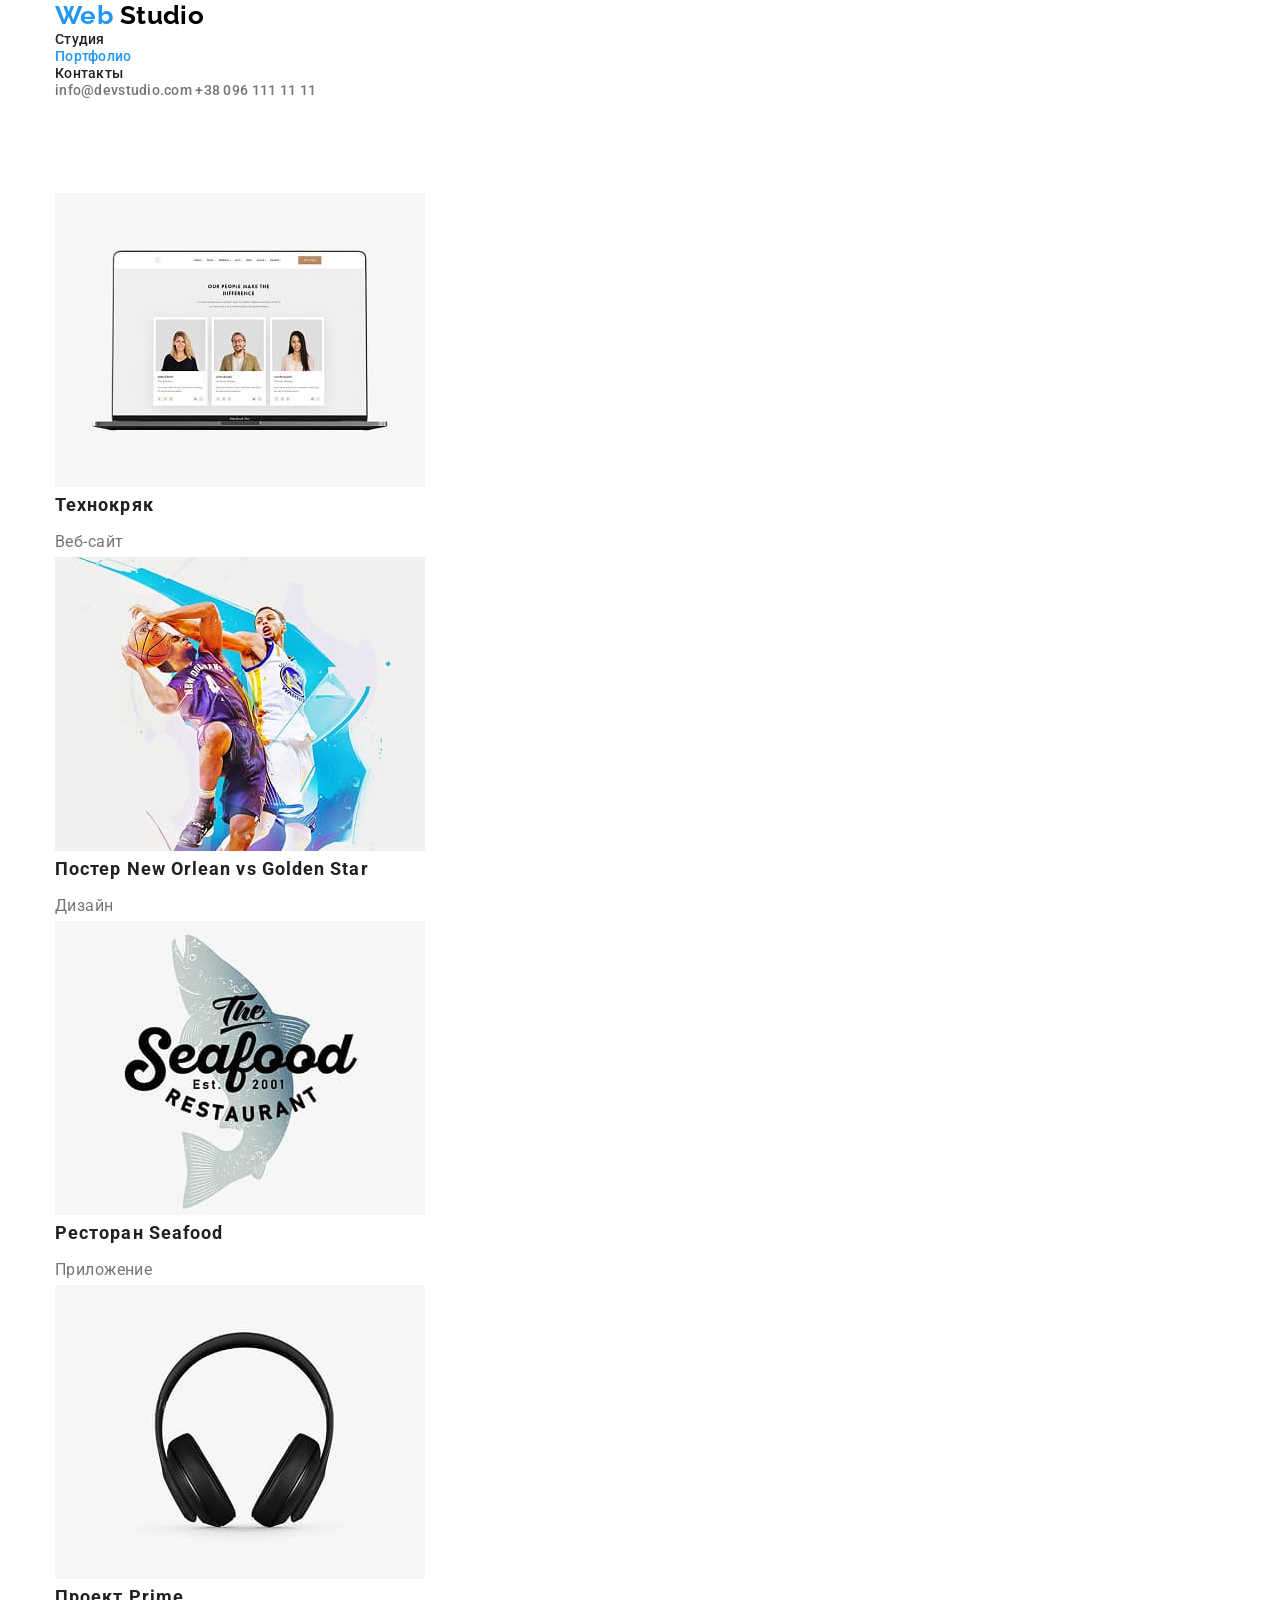
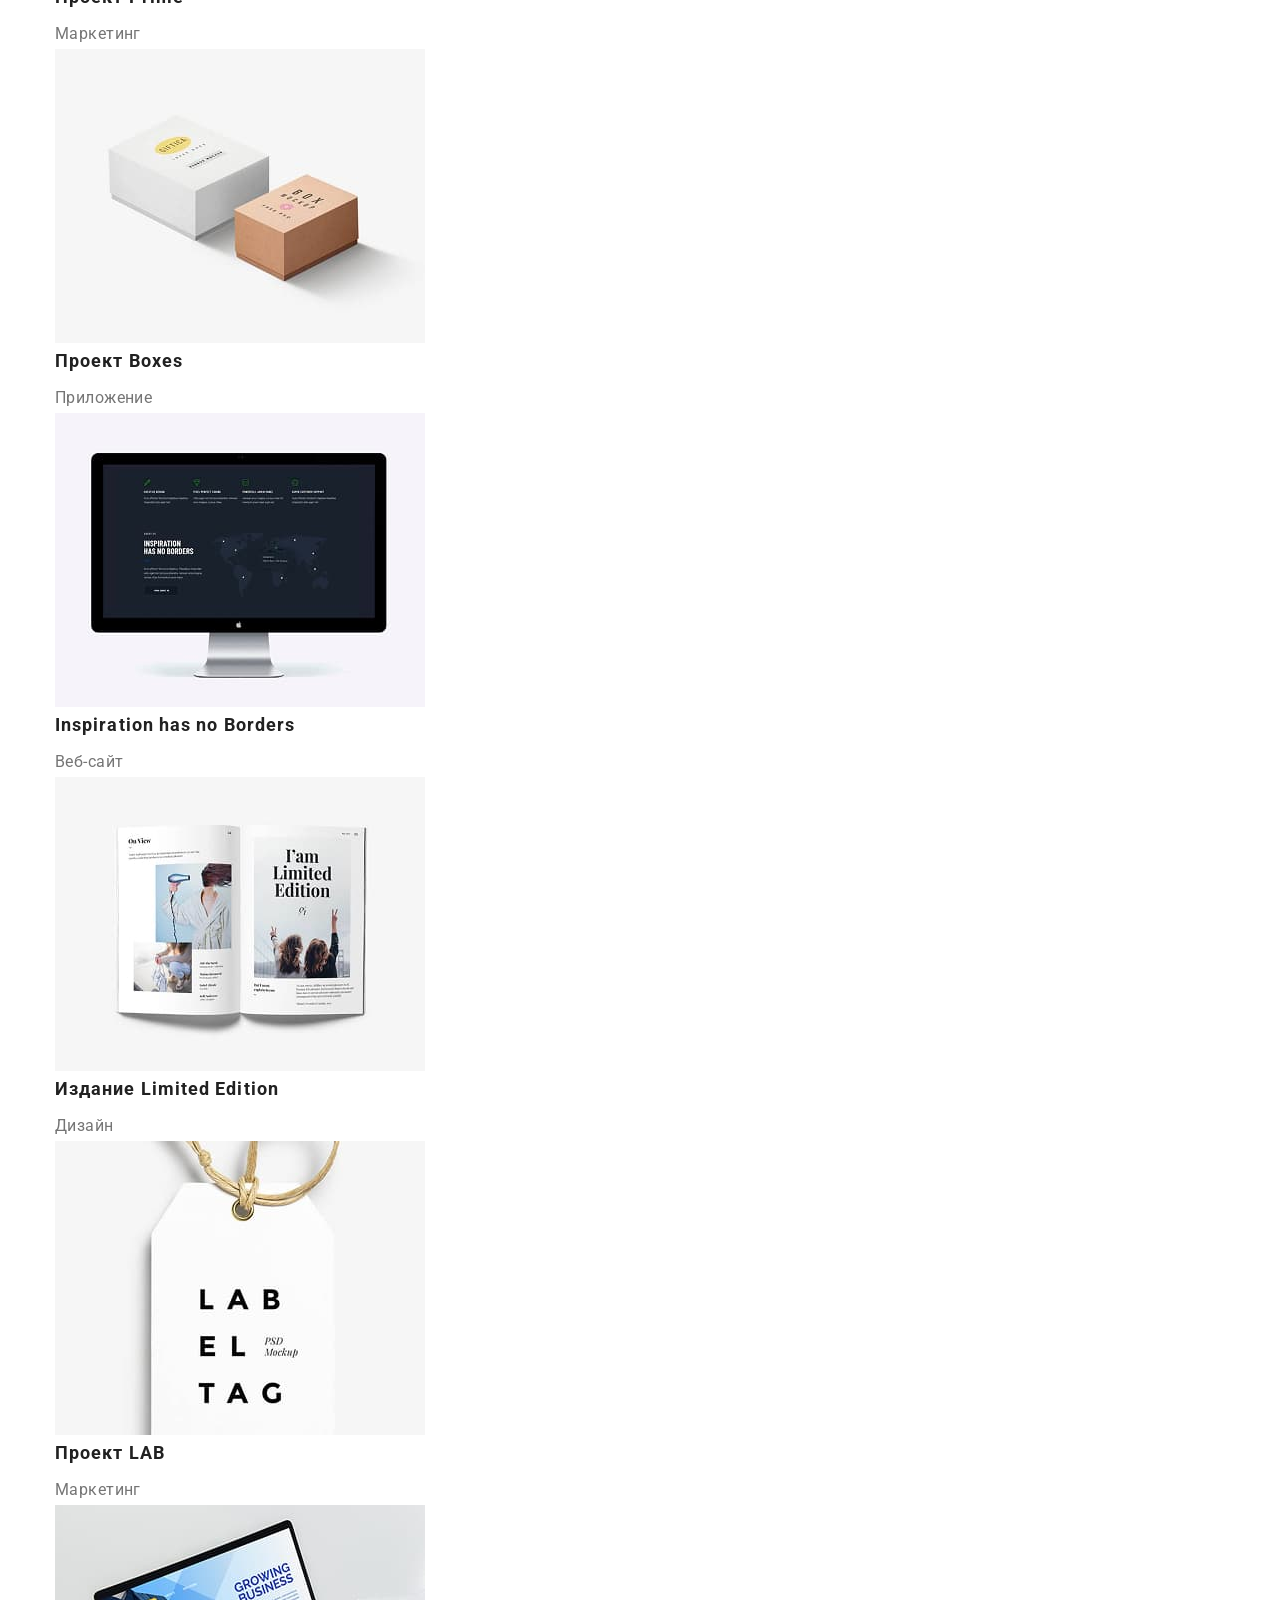
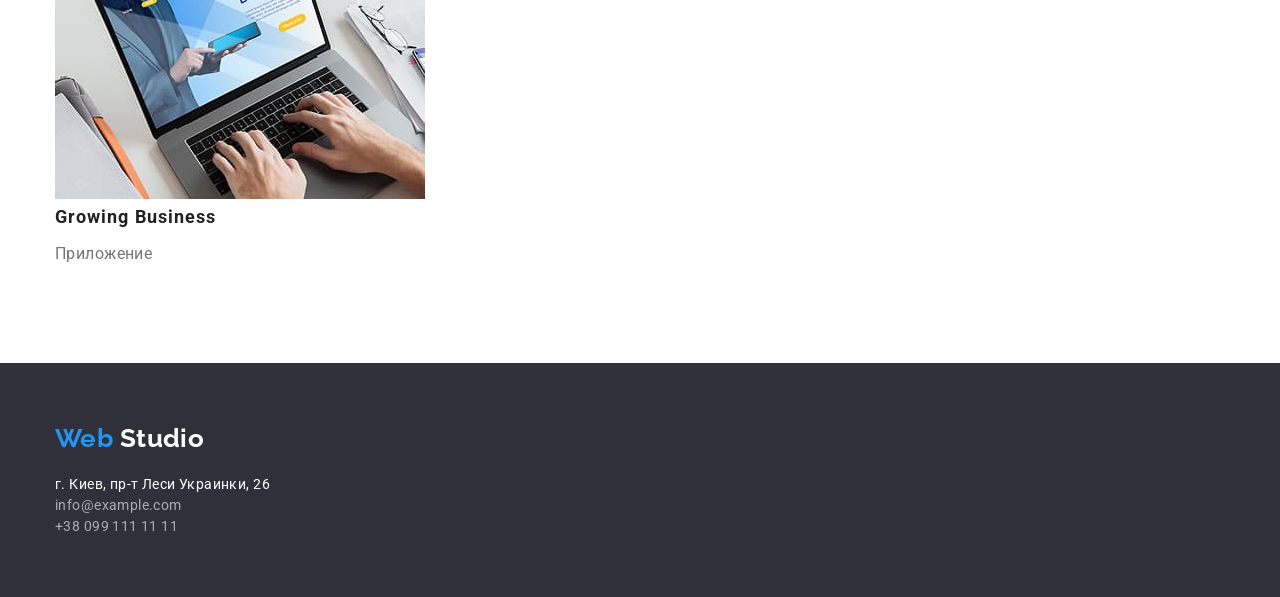
==== portfolio.html @ e7c54226 "add centering and vertical alignment" ====
<!doctype html>
<html lang="ru">
  <head>
    <meta charset="UTF-8" />
    <title>Портфолио</title>
    <meta
      name="description"
      content="Портфолио нашей веб-студии: примеры разработанных сайтов, мобильных приложений, кейсы по дизайну и интернет-маркетингу"
    />
    <meta name="author" content="Anatoliy Nosenko" />
    <link rel="icon" href="./images/favicon.svg" type="image/svg+xml" />
    <link rel="stylesheet" href="./css/modern-normalize.css" />
    <link rel="stylesheet" href="./css/styles.css" />
  </head>
  <body>
    <!-- Page header -->
    <header>
      <div class="container">
        <nav>
          <a class="logo" href="./" lang="en">
            <span class="accent">Web</span> Studio
          </a>

          <ul class="site-nav list">
            <li><a class="link" href="./">Студия</a></li>
            <li>
              <a
                class="link active"
                href="./portfolio.html"
                aria-current="page"
              >
                Портфолио
              </a>
            </li>
            <li><a class="link" href="#">Контакты</a></li>
          </ul>
        </nav>

        <div class="contacts">
          <a class="link" href="mailto:info@devstudio.com">
            info@devstudio.com
          </a>
          <a class="link" href="tel:+380961111111">+38 096 111 11 11</a>
        </div>
      </div>
    </header>

    <!-- Page main -->
    <main>
      <!-- Works -->
      <section class="section">
        <div class="container">
          <h1 class="visually-hidden">Наши работы</h1>

          <ul class="list">
            <li>
              <article class="project-card">
                <img
                  src="./images/works/pic-1.jpg"
                  alt="Сайт на экране ноутбука"
                  width="370"
                  height="294"
                />
                <h2 class="title"><a href="#">Технокряк</a></h2>
                <p class="tag">Веб-сайт</p>
              </article>
            </li>
            <li>
              <article class="project-card">
                <img
                  src="./images/works/pic-2.jpg"
                  alt="Два баскетболиста с мячом"
                  width="370"
                  height="294"
                />
                <h2 class="title">
                  <a href="#">
                    Постер
                    <span lang="en">
                      New Orlean <abbr title="versus">vs</abbr> Golden Star
                    </span>
                  </a>
                </h2>
                <p class="tag">Дизайн</p>
              </article>
            </li>
            <li>
              <article class="project-card">
                <img
                  src="./images/works/pic-3.jpg"
                  alt="Логотип ресторана"
                  width="370"
                  height="294"
                />
                <h2 class="title">
                  <a href="#">Ресторан <span lang="en">Seafood</span></a>
                </h2>
                <p class="tag">Приложение</p>
              </article>
            </li>
            <li>
              <article class="project-card">
                <img
                  src="./images/works/pic-4.jpg"
                  alt="Беспроводные наушники"
                  width="370"
                  height="294"
                />
                <h2 class="title">
                  <a href="#">Проект <span lang="en">Prime</span></a>
                </h2>
                <p class="tag">Маркетинг</p>
              </article>
            </li>
            <li>
              <article class="project-card">
                <img
                  src="./images/works/pic-5.jpg"
                  alt="Две коробки на белом фоне"
                  width="370"
                  height="294"
                />
                <h2 class="title">
                  <a href="#">Проект <span lang="en">Boxes</span></a>
                </h2>
                <p class="tag">Приложение</p>
              </article>
            </li>
            <li>
              <article class="project-card">
                <img
                  src="./images/works/pic-6.jpg"
                  alt="Сайт на экране монитора"
                  width="370"
                  height="294"
                />
                <h2 class="title">
                  <a href="#" lang="en">Inspiration has no Borders</a>
                </h2>
                <p class="tag">Веб-сайт</p>
              </article>
            </li>
            <li>
              <article class="project-card">
                <img
                  src="./images/works/pic-7.jpg"
                  alt="Открытый глянцевый журнал"
                  width="370"
                  height="294"
                />
                <h2 class="title">
                  <a href="#">Издание <span lang="en">Limited Edition</span></a>
                </h2>
                <p class="tag">Дизайн</p>
              </article>
            </li>
            <li>
              <article class="project-card">
                <img
                  src="./images/works/pic-8.jpg"
                  alt="Бирка с названием компании"
                  width="370"
                  height="294"
                />
                <h2 class="title">
                  <a href="#">
                    Проект <abbr title="Laboratory" lang="en">LAB</abbr>
                  </a>
                </h2>
                <p class="tag">Маркетинг</p>
              </article>
            </li>
            <li>
              <article class="project-card">
                <img
                  src="./images/works/pic-9.jpg"
                  alt="Человек работает на ноутбуке"
                  width="370"
                  height="294"
                />
                <h2 class="title">
                  <a href="#" lang="en">Growing Business</a>
                </h2>
                <p class="tag">Приложение</p>
              </article>
            </li>
          </ul>
        </div>
      </section>
    </main>

    <!-- Page footer -->
    <footer class="page-footer">
      <div class="container">
        <a class="logo inverse" href="./" lang="en">
          <span class="accent">Web</span> Studio
        </a>

        <address class="footer-address">
          <ul class="footer-contacts list">
            <li>
              <a
                class="link map"
                href="https://maps.app.goo.gl/Gkqo7Z41vK2xTPrL8"
                target="_blank"
                rel="noopener noreferrer"
              >
                г. Киев, пр-т Леси Украинки, 26
              </a>
            </li>
            <li>
              <a class="link" href="mailto:info@example.com">
                info@example.com
              </a>
            </li>
            <li>
              <a class="link" href="tel:+380991111111">+38 099 111 11 11</a>
            </li>
          </ul>
        </address>
      </div>
    </footer>
  </body>
</html>
---- css/styles.css ----
@font-face {
  font-family: 'Raleway';
  src:
    url('../fonts/Raleway-Bold.woff2') format('woff2'),
    url('../fonts/Raleway-Bold.woff') format('woff');
  font-weight: 700;
  font-display: swap;
}

@font-face {
  font-family: 'Roboto';
  src:
    url('../fonts/Roboto-Regular.woff2') format('woff2'),
    url('../fonts/Roboto-Regular.woff') format('woff');
  font-weight: 400;
  font-display: swap;
}

@font-face {
  font-family: 'Roboto';
  src:
    url('../fonts/Roboto-Medium.woff2') format('woff2'),
    url('../fonts/Roboto-Medium.woff') format('woff');
  font-weight: 500;
  font-display: swap;
}

@font-face {
  font-family: 'Roboto';
  src:
    url('../fonts/Roboto-Bold.woff2') format('woff2'),
    url('../fonts/Roboto-Bold.woff') format('woff');
  font-weight: 700;
  font-display: swap;
}

@font-face {
  font-family: 'Roboto';
  src:
    url('../fonts/Roboto-Black.woff2') format('woff2'),
    url('../fonts/Roboto-Black.woff') format('woff');
  font-weight: 900;
  font-display: swap;
}

:root {
  --main-font: 'Roboto', sans-serif;
  --logo-font: 'Raleway', sans-serif;

  --primary-text-color: #757575;
  --title-text-color: #212121;
  --accent-color: #2196f3;
  --button-hover-bg-color: #188ce8;
  --primary-white-color: #ffffff;
  --secondary-bg-color: #f5f4fa;
  --dark-bg-color: #2f303a;
}

body {
  font-family: var(--main-font);
  font-size: 14px;
  letter-spacing: 0.03em;
  color: var(--primary-text-color);

  background-color: var(--primary-white-color);
}

a {
  color: inherit;
  text-decoration: none;
}

h1,
h2,
h3,
h4,
h5,
h6,
p {
  margin: 0;
}

img {
  display: block;
  max-width: 100%;
  height: auto;
}

abbr {
  text-decoration: none;
  cursor: help;
}

/* Utilities */

.list {
  padding-left: 0;
  margin: 0;
  list-style-type: none;
}

.visually-hidden {
  position: absolute;
  width: 1px;
  height: 1px;
  margin: -1px;
  border: 0;
  padding: 0;
  clip: rect(0 0 0 0);
  overflow: hidden;
}

.container {
  width: 1200px;
  padding: 0 15px;
  margin: 0 auto;
}

/* Logo */

.logo {
  font-family: var(--logo-font);
  font-weight: 700;
  font-size: 26px;
  line-height: 1.19;
  color: #000000;
}

.logo.inverse {
  color: var(--primary-white-color);
}

.logo > .accent {
  color: var(--accent-color);
}

/* Button */

.button {
  min-width: 200px;
  padding: 10px 28px;

  font-weight: 700;
  font-size: 16px;
  line-height: 1.88;
  letter-spacing: 0.06em;
  color: var(--primary-white-color);

  background-color: var(--accent-color);
  border: 0;
  border-radius: 4px;
  cursor: pointer;
}

.button:hover,
.button:focus {
  background-color: var(--button-hover-bg-color);
}

/* Site nav & Contacts */

.site-nav .link,
.contacts > .link {
  font-weight: 500;
  line-height: 1.14;
  letter-spacing: 0.02em;
}

.site-nav .link {
  color: var(--title-text-color);
}

.site-nav .link.active,
.site-nav .link:hover,
.site-nav .link:focus,
.contacts > .link:hover,
.contacts > .link:focus {
  color: var(--accent-color);
}

/* Hero */

.hero {
  text-align: center;
  background-color: var(--dark-bg-color);
}

.hero-title {
  width: 696px;
  margin: 0 auto 30px;

  font-weight: 900;
  font-size: 44px;
  line-height: 1.36;
  letter-spacing: 0.06em;
  color: var(--primary-white-color);
  text-transform: uppercase;
}

/* Section */

.section {
  padding: 94px 0;
}

.section.no-padding-b {
  padding-bottom: 0;
}

.section.secondary {
  background-color: var(--secondary-bg-color);
}

.section-title {
  margin-bottom: 50px;

  font-size: 36px;
  line-height: 1.17;
  color: var(--title-text-color);
  text-align: center;
}

/* Features */

.features-list .title {
  margin-bottom: 10px;

  font-size: 14px;
  line-height: 1.14;
  color: var(--title-text-color);
  text-transform: uppercase;
}

.features-list .text {
  line-height: 1.71;
}

/* Team */

.team-list .name,
.team-list .occupation {
  font-size: 16px;
  line-height: 1.19;
  text-align: center;
}

.team-list .name {
  margin-bottom: 10px;
  font-weight: 500;
  color: var(--title-text-color);
}

/* Page footer */

.page-footer {
  padding: 60px 0;
  background-color: var(--dark-bg-color);
}

.footer-address {
  margin-top: 20px;
  font-style: normal;
}

.footer-contacts > .item + .item {
  margin-top: 9px;
}

.footer-contacts .link {
  line-height: 1.5;
  color: rgba(255, 255, 255, 0.6);
}

.footer-contacts .link.map {
  color: var(--primary-white-color);
}

.footer-contacts .link:hover,
.footer-contacts .link:focus {
  color: var(--accent-color);
}

/* Project card */

.project-card > .title {
  margin-bottom: 4px;

  font-size: 18px;
  line-height: 2;
  letter-spacing: 0.06em;
  color: var(--title-text-color);
}

.project-card > .tag {
  font-size: 16px;
  line-height: 1.88;
}
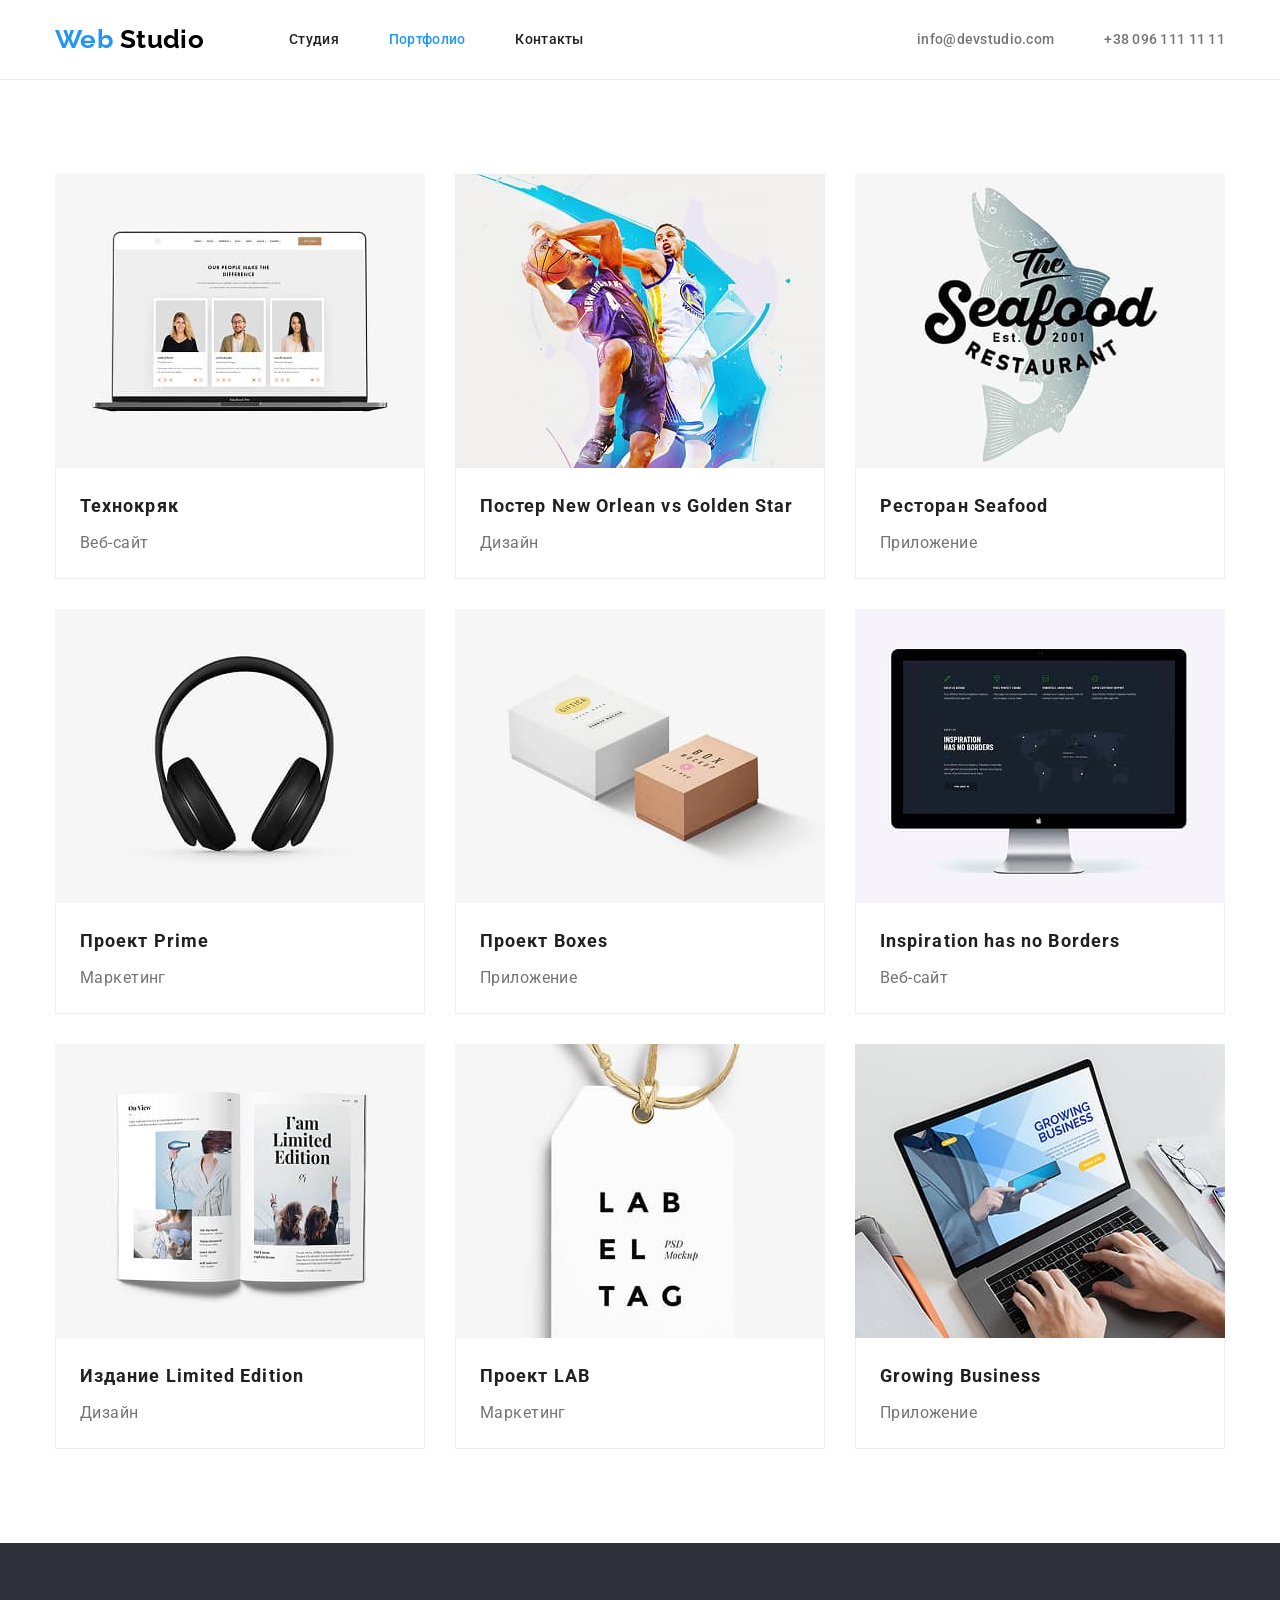
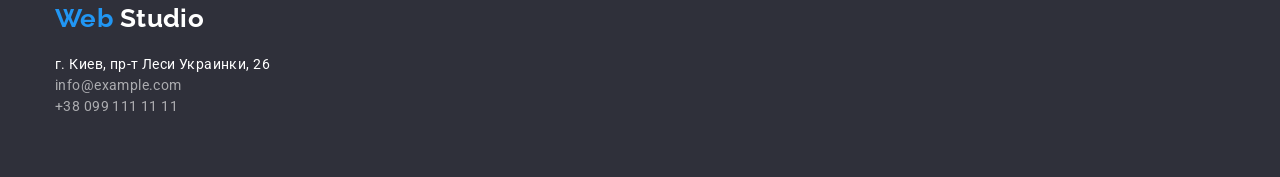
==== commit 3e7470c2: "add positioning styles" ====
--- a/portfolio.html
+++ b/portfolio.html
@@ -14,16 +14,16 @@
   </head>
   <body>
     <!-- Page header -->
-    <header>
-      <div class="container">
-        <nav>
+    <header class="page-header">
+      <div class="container header-inner">
+        <nav class="header-nav">
           <a class="logo" href="./" lang="en">
             <span class="accent">Web</span> Studio
           </a>
 
           <ul class="site-nav list">
-            <li><a class="link" href="./">Студия</a></li>
-            <li>
+            <li class="item"><a class="link" href="./">Студия</a></li>
+            <li class="item">
               <a
                 class="link active"
                 href="./portfolio.html"
@@ -32,7 +32,7 @@
                 Портфолио
               </a>
             </li>
-            <li><a class="link" href="#">Контакты</a></li>
+            <li class="item"><a class="link" href="#">Контакты</a></li>
           </ul>
         </nav>
 
@@ -52,8 +52,8 @@
         <div class="container">
           <h1 class="visually-hidden">Наши работы</h1>
 
-          <ul class="list">
-            <li>
+          <ul class="works-list list">
+            <li class="item">
               <article class="project-card">
                 <img
                   src="./images/works/pic-1.jpg"
@@ -61,11 +61,13 @@
                   width="370"
                   height="294"
                 />
-                <h2 class="title"><a href="#">Технокряк</a></h2>
-                <p class="tag">Веб-сайт</p>
-              </article>
-            </li>
-            <li>
+                <div class="content">
+                  <h2 class="title"><a href="#">Технокряк</a></h2>
+                  <p class="tag">Веб-сайт</p>
+                </div>
+              </article>
+            </li>
+            <li class="item">
               <article class="project-card">
                 <img
                   src="./images/works/pic-2.jpg"
@@ -73,18 +75,20 @@
                   width="370"
                   height="294"
                 />
-                <h2 class="title">
-                  <a href="#">
-                    Постер
-                    <span lang="en">
-                      New Orlean <abbr title="versus">vs</abbr> Golden Star
-                    </span>
-                  </a>
-                </h2>
-                <p class="tag">Дизайн</p>
-              </article>
-            </li>
-            <li>
+                <div class="content">
+                  <h2 class="title">
+                    <a href="#">
+                      Постер
+                      <span lang="en">
+                        New Orlean <abbr title="versus">vs</abbr> Golden Star
+                      </span>
+                    </a>
+                  </h2>
+                  <p class="tag">Дизайн</p>
+                </div>
+              </article>
+            </li>
+            <li class="item">
               <article class="project-card">
                 <img
                   src="./images/works/pic-3.jpg"
@@ -92,13 +96,15 @@
                   width="370"
                   height="294"
                 />
-                <h2 class="title">
-                  <a href="#">Ресторан <span lang="en">Seafood</span></a>
-                </h2>
-                <p class="tag">Приложение</p>
-              </article>
-            </li>
-            <li>
+                <div class="content">
+                  <h2 class="title">
+                    <a href="#">Ресторан <span lang="en">Seafood</span></a>
+                  </h2>
+                  <p class="tag">Приложение</p>
+                </div>
+              </article>
+            </li>
+            <li class="item">
               <article class="project-card">
                 <img
                   src="./images/works/pic-4.jpg"
@@ -106,13 +112,15 @@
                   width="370"
                   height="294"
                 />
-                <h2 class="title">
-                  <a href="#">Проект <span lang="en">Prime</span></a>
-                </h2>
-                <p class="tag">Маркетинг</p>
-              </article>
-            </li>
-            <li>
+                <div class="content">
+                  <h2 class="title">
+                    <a href="#">Проект <span lang="en">Prime</span></a>
+                  </h2>
+                  <p class="tag">Маркетинг</p>
+                </div>
+              </article>
+            </li>
+            <li class="item">
               <article class="project-card">
                 <img
                   src="./images/works/pic-5.jpg"
@@ -120,13 +128,15 @@
                   width="370"
                   height="294"
                 />
-                <h2 class="title">
-                  <a href="#">Проект <span lang="en">Boxes</span></a>
-                </h2>
-                <p class="tag">Приложение</p>
-              </article>
-            </li>
-            <li>
+                <div class="content">
+                  <h2 class="title">
+                    <a href="#">Проект <span lang="en">Boxes</span></a>
+                  </h2>
+                  <p class="tag">Приложение</p>
+                </div>
+              </article>
+            </li>
+            <li class="item">
               <article class="project-card">
                 <img
                   src="./images/works/pic-6.jpg"
@@ -134,13 +144,15 @@
                   width="370"
                   height="294"
                 />
-                <h2 class="title">
-                  <a href="#" lang="en">Inspiration has no Borders</a>
-                </h2>
-                <p class="tag">Веб-сайт</p>
-              </article>
-            </li>
-            <li>
+                <div class="content">
+                  <h2 class="title">
+                    <a href="#" lang="en">Inspiration has no Borders</a>
+                  </h2>
+                  <p class="tag">Веб-сайт</p>
+                </div>
+              </article>
+            </li>
+            <li class="item">
               <article class="project-card">
                 <img
                   src="./images/works/pic-7.jpg"
@@ -148,13 +160,17 @@
                   width="370"
                   height="294"
                 />
-                <h2 class="title">
-                  <a href="#">Издание <span lang="en">Limited Edition</span></a>
-                </h2>
-                <p class="tag">Дизайн</p>
-              </article>
-            </li>
-            <li>
+                <div class="content">
+                  <h2 class="title">
+                    <a href="#">
+                      Издание <span lang="en">Limited Edition</span>
+                    </a>
+                  </h2>
+                  <p class="tag">Дизайн</p>
+                </div>
+              </article>
+            </li>
+            <li class="item">
               <article class="project-card">
                 <img
                   src="./images/works/pic-8.jpg"
@@ -162,15 +178,17 @@
                   width="370"
                   height="294"
                 />
-                <h2 class="title">
-                  <a href="#">
-                    Проект <abbr title="Laboratory" lang="en">LAB</abbr>
-                  </a>
-                </h2>
-                <p class="tag">Маркетинг</p>
-              </article>
-            </li>
-            <li>
+                <div class="content">
+                  <h2 class="title">
+                    <a href="#">
+                      Проект <abbr title="Laboratory" lang="en">LAB</abbr>
+                    </a>
+                  </h2>
+                  <p class="tag">Маркетинг</p>
+                </div>
+              </article>
+            </li>
+            <li class="item">
               <article class="project-card">
                 <img
                   src="./images/works/pic-9.jpg"
@@ -178,10 +196,12 @@
                   width="370"
                   height="294"
                 />
-                <h2 class="title">
-                  <a href="#" lang="en">Growing Business</a>
-                </h2>
-                <p class="tag">Приложение</p>
+                <div class="content">
+                  <h2 class="title">
+                    <a href="#" lang="en">Growing Business</a>
+                  </h2>
+                  <p class="tag">Приложение</p>
+                </div>
               </article>
             </li>
           </ul>
--- a/css/styles.css
+++ b/css/styles.css
@@ -54,6 +54,9 @@
   --primary-white-color: #ffffff;
   --secondary-bg-color: #f5f4fa;
   --dark-bg-color: #2f303a;
+
+  --item-margin: 30px;
+  --radius: 4px;
 }
 
 body {
@@ -147,8 +150,9 @@
   color: var(--primary-white-color);
 
   background-color: var(--accent-color);
+  box-shadow: 0 4px 4px rgba(0, 0, 0, 0.15);
   border: 0;
-  border-radius: 4px;
+  border-radius: var(--radius);
   cursor: pointer;
 }
 
@@ -157,7 +161,24 @@
   background-color: var(--button-hover-bg-color);
 }
 
+/* Page header */
+
+.page-header {
+  border-bottom: 1px solid #ececec;
+}
+
+.header-inner,
+.header-nav {
+  display: flex;
+  align-items: center;
+}
+
 /* Site nav & Contacts */
+
+.site-nav,
+.contacts {
+  display: flex;
+}
 
 .site-nav .link,
 .contacts > .link {
@@ -166,8 +187,26 @@
   letter-spacing: 0.02em;
 }
 
+.site-nav {
+  margin-left: 85px;
+}
+
+.site-nav > .item:not(:last-child) {
+  margin-right: 50px;
+}
+
 .site-nav .link {
+  display: block;
+  padding: 32px 0 31px;
   color: var(--title-text-color);
+}
+
+.contacts {
+  margin-left: auto;
+}
+
+.contacts > .link:not(:last-child) {
+  margin-right: 50px;
 }
 
 .site-nav .link.active,
@@ -222,6 +261,18 @@
 
 /* Features */
 
+.features-list {
+  display: flex;
+}
+
+.features-list > .item {
+  flex-basis: calc((100% - 90px) / 4);
+}
+
+.features-list > .item:not(:last-child) {
+  margin-right: var(--item-margin);
+}
+
 .features-list .title {
   margin-bottom: 10px;
 
@@ -235,13 +286,49 @@
   line-height: 1.71;
 }
 
+/* Gallery */
+
+.gallery-list {
+  display: flex;
+  justify-content: space-between;
+}
+
+.gallery-list > .item {
+  flex-basis: calc((100% - 60px) / 3);
+}
+
 /* Team */
+
+.team-list {
+  display: flex;
+}
+
+.team-list > .item {
+  flex-basis: calc((100% - 90px) / 4);
+
+  background-color: var(--primary-white-color);
+  box-shadow:
+    0 1px 3px rgba(0, 0, 0, 0.12),
+    0 1px 1px rgba(0, 0, 0, 0.14),
+    0 2px 1px rgba(0, 0, 0, 0.2);
+  border-bottom-left-radius: var(--radius);
+  border-bottom-right-radius: var(--radius);
+  overflow: hidden;
+}
+
+.team-list > .item:not(:last-child) {
+  margin-right: var(--item-margin);
+}
+
+.team-list .meta {
+  padding: 30px 24px;
+  text-align: center;
+}
 
 .team-list .name,
 .team-list .occupation {
   font-size: 16px;
   line-height: 1.19;
-  text-align: center;
 }
 
 .team-list .name {
@@ -280,9 +367,28 @@
   color: var(--accent-color);
 }
 
+/* Works */
+
+.works-list {
+  display: flex;
+  flex-wrap: wrap;
+  margin: calc(var(--item-margin) / 2 * -1);
+}
+
+.works-list > .item {
+  flex-basis: calc(100% / 3 - 30px);
+  margin: calc(var(--item-margin) / 2);
+}
+
 /* Project card */
 
-.project-card > .title {
+.project-card > .content {
+  padding: 20px 24px;
+  border: 1px solid #eeeeee;
+  border-top: none;
+}
+
+.project-card .title {
   margin-bottom: 4px;
 
   font-size: 18px;
@@ -291,7 +397,7 @@
   color: var(--title-text-color);
 }
 
-.project-card > .tag {
+.project-card .tag {
   font-size: 16px;
   line-height: 1.88;
 }
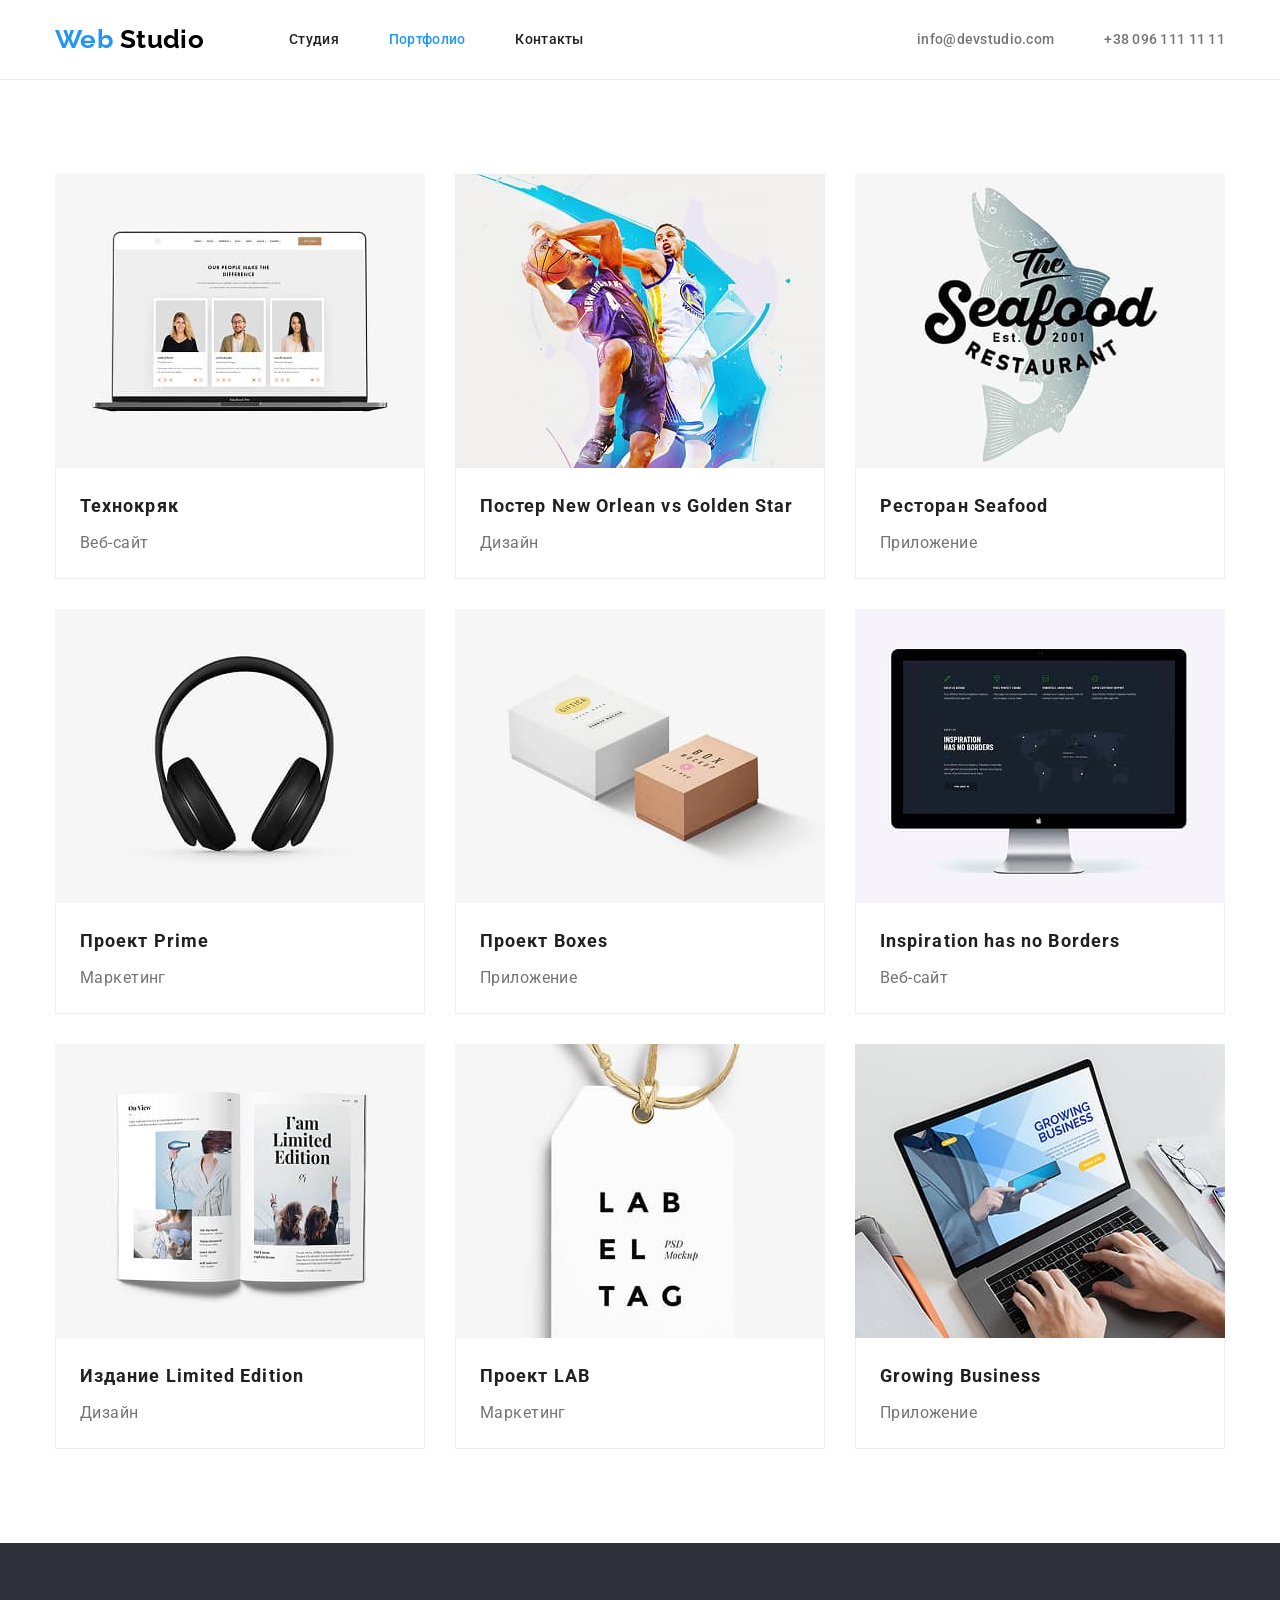
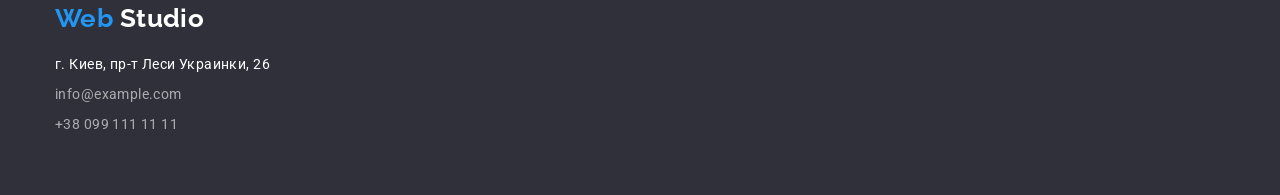
==== commit 004a84c8: "add BEM methodology" ====
--- a/portfolio.html
+++ b/portfolio.html
@@ -15,32 +15,38 @@
   <body>
     <!-- Page header -->
     <header class="page-header">
-      <div class="container header-inner">
-        <nav class="header-nav">
+      <div class="container page-header__container">
+        <nav class="page-header__nav">
           <a class="logo" href="./" lang="en">
-            <span class="accent">Web</span> Studio
+            <span class="logo--accent">Web</span> Studio
           </a>
 
           <ul class="site-nav list">
-            <li class="item"><a class="link" href="./">Студия</a></li>
-            <li class="item">
+            <li class="site-nav__item">
+              <a class="site-nav__link" href="./">Студия</a>
+            </li>
+            <li class="site-nav__item">
               <a
-                class="link active"
+                class="site-nav__link site-nav__link--active"
                 href="./portfolio.html"
                 aria-current="page"
               >
                 Портфолио
               </a>
             </li>
-            <li class="item"><a class="link" href="#">Контакты</a></li>
+            <li class="site-nav__item">
+              <a class="site-nav__link" href="#">Контакты</a>
+            </li>
           </ul>
         </nav>
 
         <div class="contacts">
-          <a class="link" href="mailto:info@devstudio.com">
+          <a class="contacts__link" href="mailto:info@devstudio.com">
             info@devstudio.com
           </a>
-          <a class="link" href="tel:+380961111111">+38 096 111 11 11</a>
+          <a class="contacts__link" href="tel:+380961111111">
+            +38 096 111 11 11
+          </a>
         </div>
       </div>
     </header>
@@ -53,7 +59,7 @@
           <h1 class="visually-hidden">Наши работы</h1>
 
           <ul class="works-list list">
-            <li class="item">
+            <li class="works-list__item">
               <article class="project-card">
                 <img
                   src="./images/works/pic-1.jpg"
@@ -61,13 +67,13 @@
                   width="370"
                   height="294"
                 />
-                <div class="content">
-                  <h2 class="title"><a href="#">Технокряк</a></h2>
-                  <p class="tag">Веб-сайт</p>
-                </div>
-              </article>
-            </li>
-            <li class="item">
+                <div class="project-card__content">
+                  <h2 class="project-card__title"><a href="#">Технокряк</a></h2>
+                  <p class="project-card__tag">Веб-сайт</p>
+                </div>
+              </article>
+            </li>
+            <li class="works-list__item">
               <article class="project-card">
                 <img
                   src="./images/works/pic-2.jpg"
@@ -75,8 +81,8 @@
                   width="370"
                   height="294"
                 />
-                <div class="content">
-                  <h2 class="title">
+                <div class="project-card__content">
+                  <h2 class="project-card__title">
                     <a href="#">
                       Постер
                       <span lang="en">
@@ -84,11 +90,11 @@
                       </span>
                     </a>
                   </h2>
-                  <p class="tag">Дизайн</p>
-                </div>
-              </article>
-            </li>
-            <li class="item">
+                  <p class="project-card__tag">Дизайн</p>
+                </div>
+              </article>
+            </li>
+            <li class="works-list__item">
               <article class="project-card">
                 <img
                   src="./images/works/pic-3.jpg"
@@ -96,15 +102,15 @@
                   width="370"
                   height="294"
                 />
-                <div class="content">
-                  <h2 class="title">
+                <div class="project-card__content">
+                  <h2 class="project-card__title">
                     <a href="#">Ресторан <span lang="en">Seafood</span></a>
                   </h2>
-                  <p class="tag">Приложение</p>
-                </div>
-              </article>
-            </li>
-            <li class="item">
+                  <p class="project-card__tag">Приложение</p>
+                </div>
+              </article>
+            </li>
+            <li class="works-list__item">
               <article class="project-card">
                 <img
                   src="./images/works/pic-4.jpg"
@@ -112,15 +118,15 @@
                   width="370"
                   height="294"
                 />
-                <div class="content">
-                  <h2 class="title">
+                <div class="project-card__content">
+                  <h2 class="project-card__title">
                     <a href="#">Проект <span lang="en">Prime</span></a>
                   </h2>
-                  <p class="tag">Маркетинг</p>
-                </div>
-              </article>
-            </li>
-            <li class="item">
+                  <p class="project-card__tag">Маркетинг</p>
+                </div>
+              </article>
+            </li>
+            <li class="works-list__item">
               <article class="project-card">
                 <img
                   src="./images/works/pic-5.jpg"
@@ -128,15 +134,15 @@
                   width="370"
                   height="294"
                 />
-                <div class="content">
-                  <h2 class="title">
+                <div class="project-card__content">
+                  <h2 class="project-card__title">
                     <a href="#">Проект <span lang="en">Boxes</span></a>
                   </h2>
-                  <p class="tag">Приложение</p>
-                </div>
-              </article>
-            </li>
-            <li class="item">
+                  <p class="project-card__tag">Приложение</p>
+                </div>
+              </article>
+            </li>
+            <li class="works-list__item">
               <article class="project-card">
                 <img
                   src="./images/works/pic-6.jpg"
@@ -144,15 +150,15 @@
                   width="370"
                   height="294"
                 />
-                <div class="content">
-                  <h2 class="title">
+                <div class="project-card__content">
+                  <h2 class="project-card__title">
                     <a href="#" lang="en">Inspiration has no Borders</a>
                   </h2>
-                  <p class="tag">Веб-сайт</p>
-                </div>
-              </article>
-            </li>
-            <li class="item">
+                  <p class="project-card__tag">Веб-сайт</p>
+                </div>
+              </article>
+            </li>
+            <li class="works-list__item">
               <article class="project-card">
                 <img
                   src="./images/works/pic-7.jpg"
@@ -160,17 +166,17 @@
                   width="370"
                   height="294"
                 />
-                <div class="content">
-                  <h2 class="title">
+                <div class="project-card__content">
+                  <h2 class="project-card__title">
                     <a href="#">
                       Издание <span lang="en">Limited Edition</span>
                     </a>
                   </h2>
-                  <p class="tag">Дизайн</p>
-                </div>
-              </article>
-            </li>
-            <li class="item">
+                  <p class="project-card__tag">Дизайн</p>
+                </div>
+              </article>
+            </li>
+            <li class="works-list__item">
               <article class="project-card">
                 <img
                   src="./images/works/pic-8.jpg"
@@ -178,17 +184,17 @@
                   width="370"
                   height="294"
                 />
-                <div class="content">
-                  <h2 class="title">
+                <div class="project-card__content">
+                  <h2 class="project-card__title">
                     <a href="#">
                       Проект <abbr title="Laboratory" lang="en">LAB</abbr>
                     </a>
                   </h2>
-                  <p class="tag">Маркетинг</p>
-                </div>
-              </article>
-            </li>
-            <li class="item">
+                  <p class="project-card__tag">Маркетинг</p>
+                </div>
+              </article>
+            </li>
+            <li class="works-list__item">
               <article class="project-card">
                 <img
                   src="./images/works/pic-9.jpg"
@@ -196,11 +202,11 @@
                   width="370"
                   height="294"
                 />
-                <div class="content">
-                  <h2 class="title">
+                <div class="project-card__content">
+                  <h2 class="project-card__title">
                     <a href="#" lang="en">Growing Business</a>
                   </h2>
-                  <p class="tag">Приложение</p>
+                  <p class="project-card__tag">Приложение</p>
                 </div>
               </article>
             </li>
@@ -212,31 +218,25 @@
     <!-- Page footer -->
     <footer class="page-footer">
       <div class="container">
-        <a class="logo inverse" href="./" lang="en">
-          <span class="accent">Web</span> Studio
+        <a class="logo page-footer__logo" href="./" lang="en">
+          <span class="logo--accent">Web</span> Studio
         </a>
 
-        <address class="footer-address">
-          <ul class="footer-contacts list">
-            <li>
-              <a
-                class="link map"
-                href="https://maps.app.goo.gl/Gkqo7Z41vK2xTPrL8"
-                target="_blank"
-                rel="noopener noreferrer"
-              >
-                г. Киев, пр-т Леси Украинки, 26
-              </a>
-            </li>
-            <li>
-              <a class="link" href="mailto:info@example.com">
-                info@example.com
-              </a>
-            </li>
-            <li>
-              <a class="link" href="tel:+380991111111">+38 099 111 11 11</a>
-            </li>
-          </ul>
+        <address class="page-footer__address">
+          <a
+            class="page-footer__link page-footer__link--map"
+            href="https://maps.app.goo.gl/Gkqo7Z41vK2xTPrL8"
+            target="_blank"
+            rel="noopener noreferrer"
+          >
+            г. Киев, пр-т Леси Украинки, 26
+          </a>
+          <a class="page-footer__link" href="mailto:info@example.com">
+            info@example.com
+          </a>
+          <a class="page-footer__link" href="tel:+380991111111">
+            +38 099 111 11 11
+          </a>
         </address>
       </div>
     </footer>
--- a/css/styles.css
+++ b/css/styles.css
@@ -129,11 +129,7 @@
   color: #000000;
 }
 
-.logo.inverse {
-  color: var(--primary-white-color);
-}
-
-.logo > .accent {
+.logo--accent {
   color: var(--accent-color);
 }
 
@@ -167,8 +163,8 @@
   border-bottom: 1px solid #ececec;
 }
 
-.header-inner,
-.header-nav {
+.page-header__container,
+.page-header__nav {
   display: flex;
   align-items: center;
 }
@@ -180,8 +176,8 @@
   display: flex;
 }
 
-.site-nav .link,
-.contacts > .link {
+.site-nav__link,
+.contacts__link {
   font-weight: 500;
   line-height: 1.14;
   letter-spacing: 0.02em;
@@ -191,11 +187,11 @@
   margin-left: 85px;
 }
 
-.site-nav > .item:not(:last-child) {
+.site-nav__item:not(:last-child) {
   margin-right: 50px;
 }
 
-.site-nav .link {
+.site-nav__link {
   display: block;
   padding: 32px 0 31px;
   color: var(--title-text-color);
@@ -205,15 +201,15 @@
   margin-left: auto;
 }
 
-.contacts > .link:not(:last-child) {
+.contacts__link:not(:last-child) {
   margin-right: 50px;
 }
 
-.site-nav .link.active,
-.site-nav .link:hover,
-.site-nav .link:focus,
-.contacts > .link:hover,
-.contacts > .link:focus {
+.site-nav__link--active,
+.site-nav__link:hover,
+.site-nav__link:focus,
+.contacts__link:hover,
+.contacts__link:focus {
   color: var(--accent-color);
 }
 
@@ -224,7 +220,7 @@
   background-color: var(--dark-bg-color);
 }
 
-.hero-title {
+.hero__title {
   width: 696px;
   margin: 0 auto 30px;
 
@@ -242,15 +238,15 @@
   padding: 94px 0;
 }
 
-.section.no-padding-b {
+.section--no-padding-b {
   padding-bottom: 0;
 }
 
-.section.secondary {
+.section--secondary {
   background-color: var(--secondary-bg-color);
 }
 
-.section-title {
+.section__title {
   margin-bottom: 50px;
 
   font-size: 36px;
@@ -265,15 +261,15 @@
   display: flex;
 }
 
-.features-list > .item {
-  flex-basis: calc((100% - 90px) / 4);
-}
-
-.features-list > .item:not(:last-child) {
+.features-list__item {
+  flex-basis: calc((100% - 3 * var(--item-margin)) / 4);
+}
+
+.features-list__item:not(:last-child) {
   margin-right: var(--item-margin);
 }
 
-.features-list .title {
+.features-list__title {
   margin-bottom: 10px;
 
   font-size: 14px;
@@ -282,7 +278,7 @@
   text-transform: uppercase;
 }
 
-.features-list .text {
+.features-list__text {
   line-height: 1.71;
 }
 
@@ -293,8 +289,8 @@
   justify-content: space-between;
 }
 
-.gallery-list > .item {
-  flex-basis: calc((100% - 60px) / 3);
+.gallery-list__item {
+  flex-basis: calc((100% - 2 * var(--item-margin)) / 3);
 }
 
 /* Team */
@@ -303,8 +299,8 @@
   display: flex;
 }
 
-.team-list > .item {
-  flex-basis: calc((100% - 90px) / 4);
+.team-list__item {
+  flex-basis: calc((100% - 3 * var(--item-margin)) / 4);
 
   background-color: var(--primary-white-color);
   box-shadow:
@@ -316,22 +312,22 @@
   overflow: hidden;
 }
 
-.team-list > .item:not(:last-child) {
+.team-list__item:not(:last-child) {
   margin-right: var(--item-margin);
 }
 
-.team-list .meta {
+.team-list__meta {
   padding: 30px 24px;
   text-align: center;
 }
 
-.team-list .name,
-.team-list .occupation {
+.team-list__name,
+.team-list__occupation {
   font-size: 16px;
   line-height: 1.19;
 }
 
-.team-list .name {
+.team-list__name {
   margin-bottom: 10px;
   font-weight: 500;
   color: var(--title-text-color);
@@ -344,26 +340,33 @@
   background-color: var(--dark-bg-color);
 }
 
-.footer-address {
+.page-footer__logo {
+  color: var(--primary-white-color);
+}
+
+.page-footer__address {
+  display: flex;
+  flex-direction: column;
   margin-top: 20px;
+
   font-style: normal;
 }
 
-.footer-contacts > .item + .item {
-  margin-top: 9px;
-}
-
-.footer-contacts .link {
+.page-footer__link {
   line-height: 1.5;
   color: rgba(255, 255, 255, 0.6);
 }
 
-.footer-contacts .link.map {
+.page-footer__link--map {
   color: var(--primary-white-color);
 }
 
-.footer-contacts .link:hover,
-.footer-contacts .link:focus {
+.page-footer__link:not(:last-child) {
+  margin-bottom: 9px;
+}
+
+.page-footer__link:hover,
+.page-footer__link:focus {
   color: var(--accent-color);
 }
 
@@ -372,23 +375,23 @@
 .works-list {
   display: flex;
   flex-wrap: wrap;
-  margin: calc(var(--item-margin) / 2 * -1);
-}
-
-.works-list > .item {
-  flex-basis: calc(100% / 3 - 30px);
+  margin: calc(var(--item-margin) / -2);
+}
+
+.works-list__item {
+  flex-basis: calc(100% / 3 - var(--item-margin));
   margin: calc(var(--item-margin) / 2);
 }
 
 /* Project card */
 
-.project-card > .content {
+.project-card__content {
   padding: 20px 24px;
   border: 1px solid #eeeeee;
   border-top: none;
 }
 
-.project-card .title {
+.project-card__title {
   margin-bottom: 4px;
 
   font-size: 18px;
@@ -397,7 +400,7 @@
   color: var(--title-text-color);
 }
 
-.project-card .tag {
+.project-card__tag {
   font-size: 16px;
   line-height: 1.88;
 }
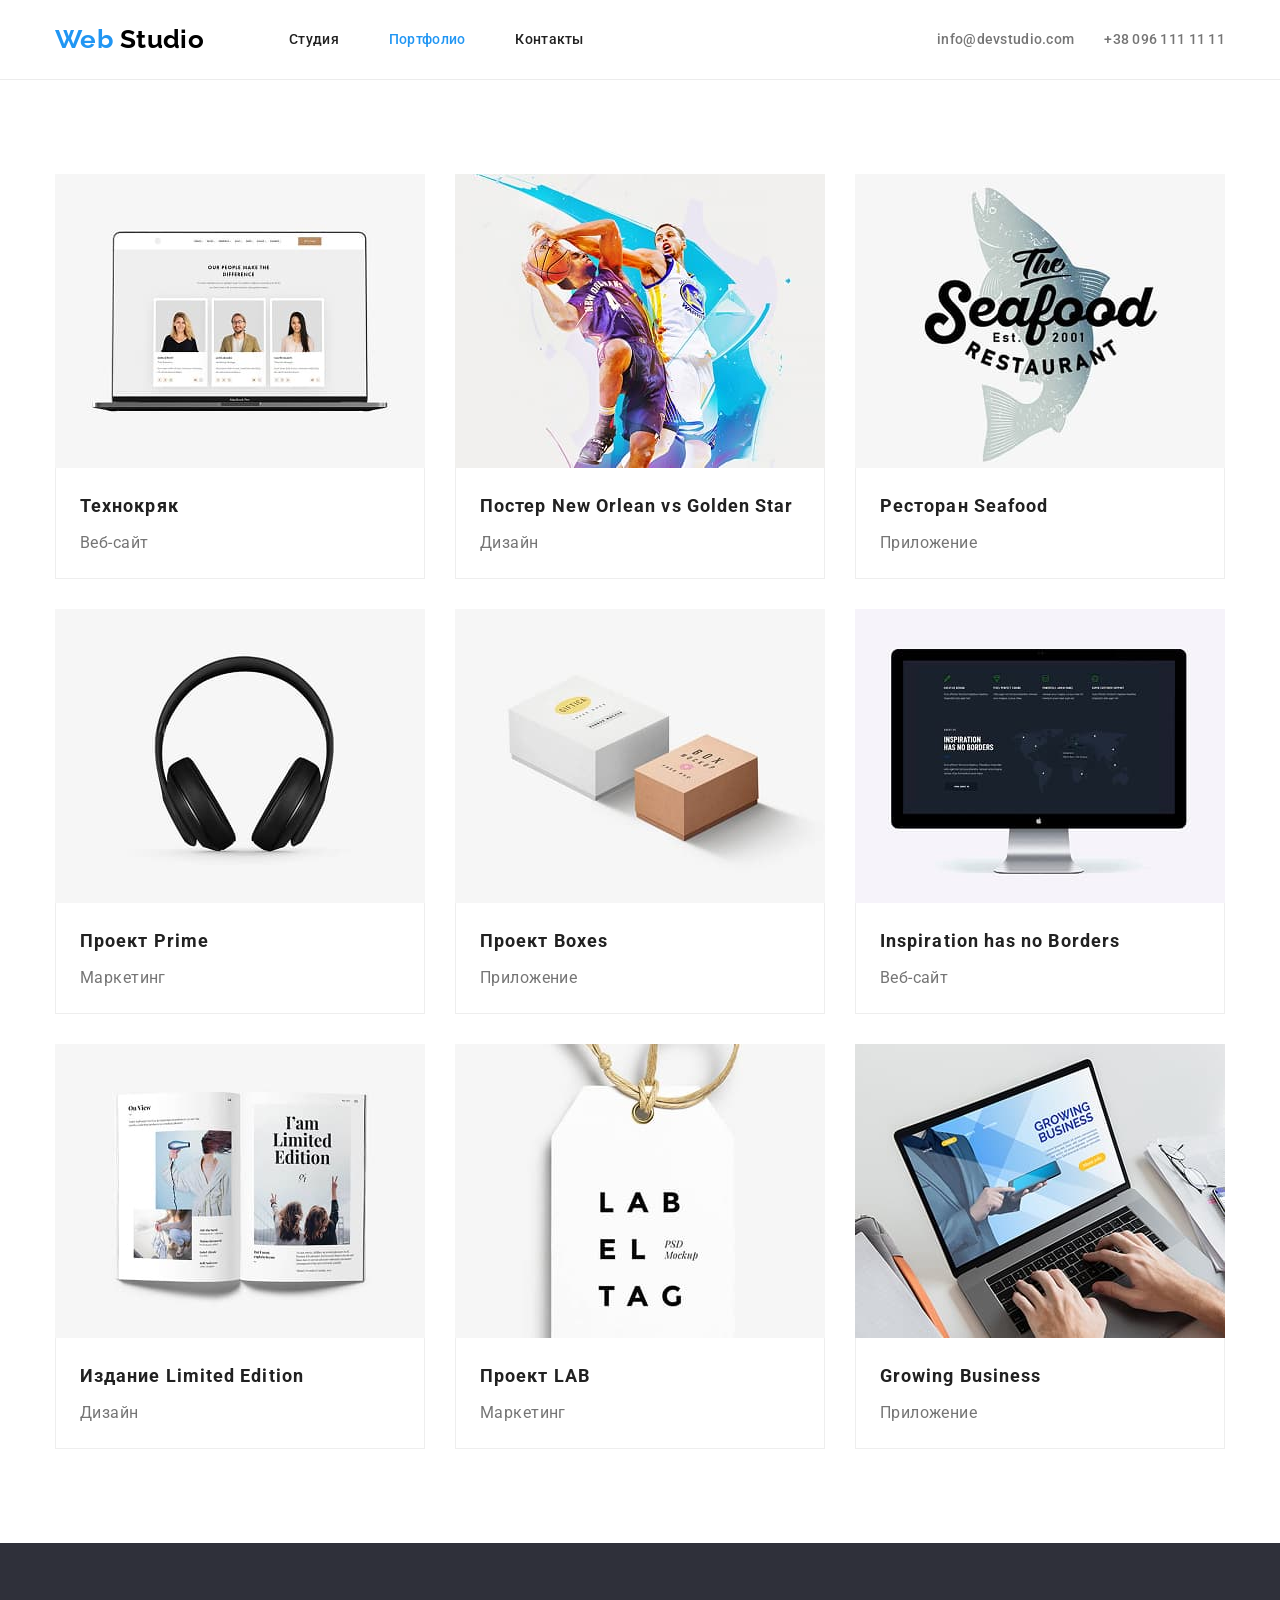
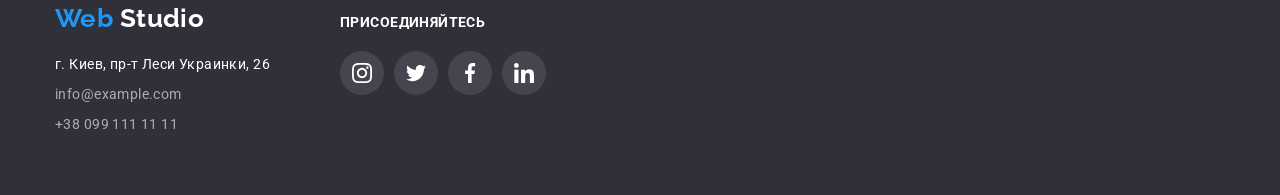
==== commit e01542de: "add icons markup and styles" ====
--- a/portfolio.html
+++ b/portfolio.html
@@ -217,27 +217,88 @@
 
     <!-- Page footer -->
     <footer class="page-footer">
-      <div class="container">
-        <a class="logo page-footer__logo" href="./" lang="en">
-          <span class="logo--accent">Web</span> Studio
-        </a>
-
-        <address class="page-footer__address">
-          <a
-            class="page-footer__link page-footer__link--map"
-            href="https://maps.app.goo.gl/Gkqo7Z41vK2xTPrL8"
-            target="_blank"
-            rel="noopener noreferrer"
-          >
-            г. Киев, пр-т Леси Украинки, 26
+      <div class="container page-footer__container">
+        <div class="page-footer__contacts">
+          <a class="logo page-footer__logo" href="./" lang="en">
+            <span class="logo--accent">Web</span> Studio
           </a>
-          <a class="page-footer__link" href="mailto:info@example.com">
-            info@example.com
-          </a>
-          <a class="page-footer__link" href="tel:+380991111111">
-            +38 099 111 11 11
-          </a>
-        </address>
+
+          <address class="page-footer__address">
+            <a
+              class="page-footer__link page-footer__link--map"
+              href="https://maps.app.goo.gl/Gkqo7Z41vK2xTPrL8"
+              target="_blank"
+              rel="noopener noreferrer"
+            >
+              г. Киев, пр-т Леси Украинки, 26
+            </a>
+            <a class="page-footer__link" href="mailto:info@example.com">
+              info@example.com
+            </a>
+            <a class="page-footer__link" href="tel:+380991111111">
+              +38 099 111 11 11
+            </a>
+          </address>
+        </div>
+
+        <div class="page-footer__socials">
+          <b class="page-footer__text">Присоединяйтесь</b>
+
+          <ul class="social-networks list">
+            <li class="social-networks__item">
+              <a
+                class="social-networks__link social-networks__link--theme-dark"
+                href="#"
+                target="_blank"
+                rel="noopener noreferrer"
+                aria-label="Instagram"
+              >
+                <svg class="social-networks__icon">
+                  <use href="./images/icons.svg#instagram"></use>
+                </svg>
+              </a>
+            </li>
+            <li class="social-networks__item">
+              <a
+                class="social-networks__link social-networks__link--theme-dark"
+                href="#"
+                target="_blank"
+                rel="noopener noreferrer"
+                aria-label="Twitter"
+              >
+                <svg class="social-networks__icon">
+                  <use href="./images/icons.svg#twitter"></use>
+                </svg>
+              </a>
+            </li>
+            <li class="social-networks__item">
+              <a
+                class="social-networks__link social-networks__link--theme-dark"
+                href="#"
+                target="_blank"
+                rel="noopener noreferrer"
+                aria-label="Facebook"
+              >
+                <svg class="social-networks__icon">
+                  <use href="./images/icons.svg#facebook"></use>
+                </svg>
+              </a>
+            </li>
+            <li class="social-networks__item">
+              <a
+                class="social-networks__link social-networks__link--theme-dark"
+                href="#"
+                target="_blank"
+                rel="noopener noreferrer"
+                aria-label="LinkedIn"
+              >
+                <svg class="social-networks__icon">
+                  <use href="./images/icons.svg#linkedin"></use>
+                </svg>
+              </a>
+            </li>
+          </ul>
+        </div>
       </div>
     </footer>
   </body>
--- a/css/styles.css
+++ b/css/styles.css
@@ -54,6 +54,7 @@
   --primary-white-color: #ffffff;
   --secondary-bg-color: #f5f4fa;
   --dark-bg-color: #2f303a;
+  --icon-link-color: #afb1b8;
 
   --item-margin: 30px;
   --radius: 4px;
@@ -157,6 +158,44 @@
   background-color: var(--button-hover-bg-color);
 }
 
+/* Social networks */
+
+.social-networks {
+  display: inline-flex;
+}
+
+.social-networks__item:not(:last-child) {
+  margin-right: 10px;
+}
+
+.social-networks__link {
+  display: flex;
+  width: 44px;
+  height: 44px;
+
+  color: var(--icon-link-color);
+  border-radius: 50%;
+}
+
+.social-networks__link--theme-dark {
+  color: var(--primary-white-color);
+  background-color: rgba(255, 255, 255, 0.1);
+}
+
+.social-networks__link:hover,
+.social-networks__link:focus {
+  color: var(--primary-white-color);
+  background-color: var(--accent-color);
+}
+
+.social-networks__icon {
+  width: 20px;
+  height: 20px;
+  margin: auto;
+
+  fill: currentColor;
+}
+
 /* Page header */
 
 .page-header {
@@ -201,8 +240,18 @@
   margin-left: auto;
 }
 
+.contacts__link {
+  display: flex;
+  align-items: center;
+}
+
 .contacts__link:not(:last-child) {
-  margin-right: 50px;
+  margin-right: 30px;
+}
+
+.contacts__icon {
+  margin-right: 10px;
+  fill: currentColor;
 }
 
 .site-nav__link--active,
@@ -216,12 +265,26 @@
 /* Hero */
 
 .hero {
-  text-align: center;
+  display: flex;
+  flex-direction: column;
+  justify-content: center;
+  align-items: center;
+  max-width: 1600px;
+  min-height: 600px;
+  padding: 40px 0;
+  margin: 0 auto;
+
   background-color: var(--dark-bg-color);
+  background-image:
+    linear-gradient(rgba(47, 48, 58, 0.8), rgba(47, 48, 58, 0.8)),
+    url('../images/hero-bg.jpg');
+  background-repeat: no-repeat;
+  background-position: center;
+  background-size: cover;
 }
 
 .hero__title {
-  width: 696px;
+  max-width: 696px;
   margin: 0 auto 30px;
 
   font-weight: 900;
@@ -230,6 +293,7 @@
   letter-spacing: 0.06em;
   color: var(--primary-white-color);
   text-transform: uppercase;
+  text-align: center;
 }
 
 /* Section */
@@ -263,6 +327,34 @@
 
 .features-list__item {
   flex-basis: calc((100% - 3 * var(--item-margin)) / 4);
+}
+
+.features-list__item::before {
+  display: block;
+  content: '';
+  height: 120px;
+  margin-bottom: var(--item-margin);
+
+  background-color: var(--secondary-bg-color);
+  background-repeat: no-repeat;
+  background-position: center;
+  border-radius: var(--radius);
+}
+
+.features-list__item--antenna::before {
+  background-image: url('../images/features/antenna.svg');
+}
+
+.features-list__item--clock::before {
+  background-image: url('../images/features/clock.svg');
+}
+
+.features-list__item--diagram::before {
+  background-image: url('../images/features/diagram.svg');
+}
+
+.features-list__item--astronaut::before {
+  background-image: url('../images/features/astronaut.svg');
 }
 
 .features-list__item:not(:last-child) {
@@ -317,7 +409,7 @@
 }
 
 .team-list__meta {
-  padding: 30px 24px;
+  padding: 30px 24px 24px;
   text-align: center;
 }
 
@@ -333,6 +425,48 @@
   color: var(--title-text-color);
 }
 
+.team-list__occupation {
+  margin-bottom: 16px;
+}
+
+/* Clients */
+
+.clients-list {
+  display: flex;
+}
+
+.clients-list__item {
+  flex-basis: calc((100% - 5 * var(--item-margin)) / 6);
+}
+
+.clients-list__item:not(:last-child) {
+  margin-right: var(--item-margin);
+}
+
+.clients-list__link {
+  display: flex;
+  justify-content: center;
+  align-items: center;
+  width: 100%;
+  height: 90px;
+
+  color: var(--icon-link-color);
+  border: 1px solid currentColor;
+  border-radius: var(--radius);
+}
+
+.clients-list__link:hover,
+.clients-list__link:focus {
+  color: var(--accent-color);
+}
+
+.clients-list__icon {
+  width: 106px;
+  height: 60px;
+
+  fill: currentColor;
+}
+
 /* Page footer */
 
 .page-footer {
@@ -340,6 +474,15 @@
   background-color: var(--dark-bg-color);
 }
 
+.page-footer__container {
+  display: flex;
+  align-items: baseline;
+}
+
+.page-footer__contacts {
+  margin-right: 70px;
+}
+
 .page-footer__logo {
   color: var(--primary-white-color);
 }
@@ -368,6 +511,15 @@
 .page-footer__link:hover,
 .page-footer__link:focus {
   color: var(--accent-color);
+}
+
+.page-footer__text {
+  display: block;
+  margin-bottom: 20px;
+
+  line-height: 1.14;
+  color: var(--primary-white-color);
+  text-transform: uppercase;
 }
 
 /* Works */
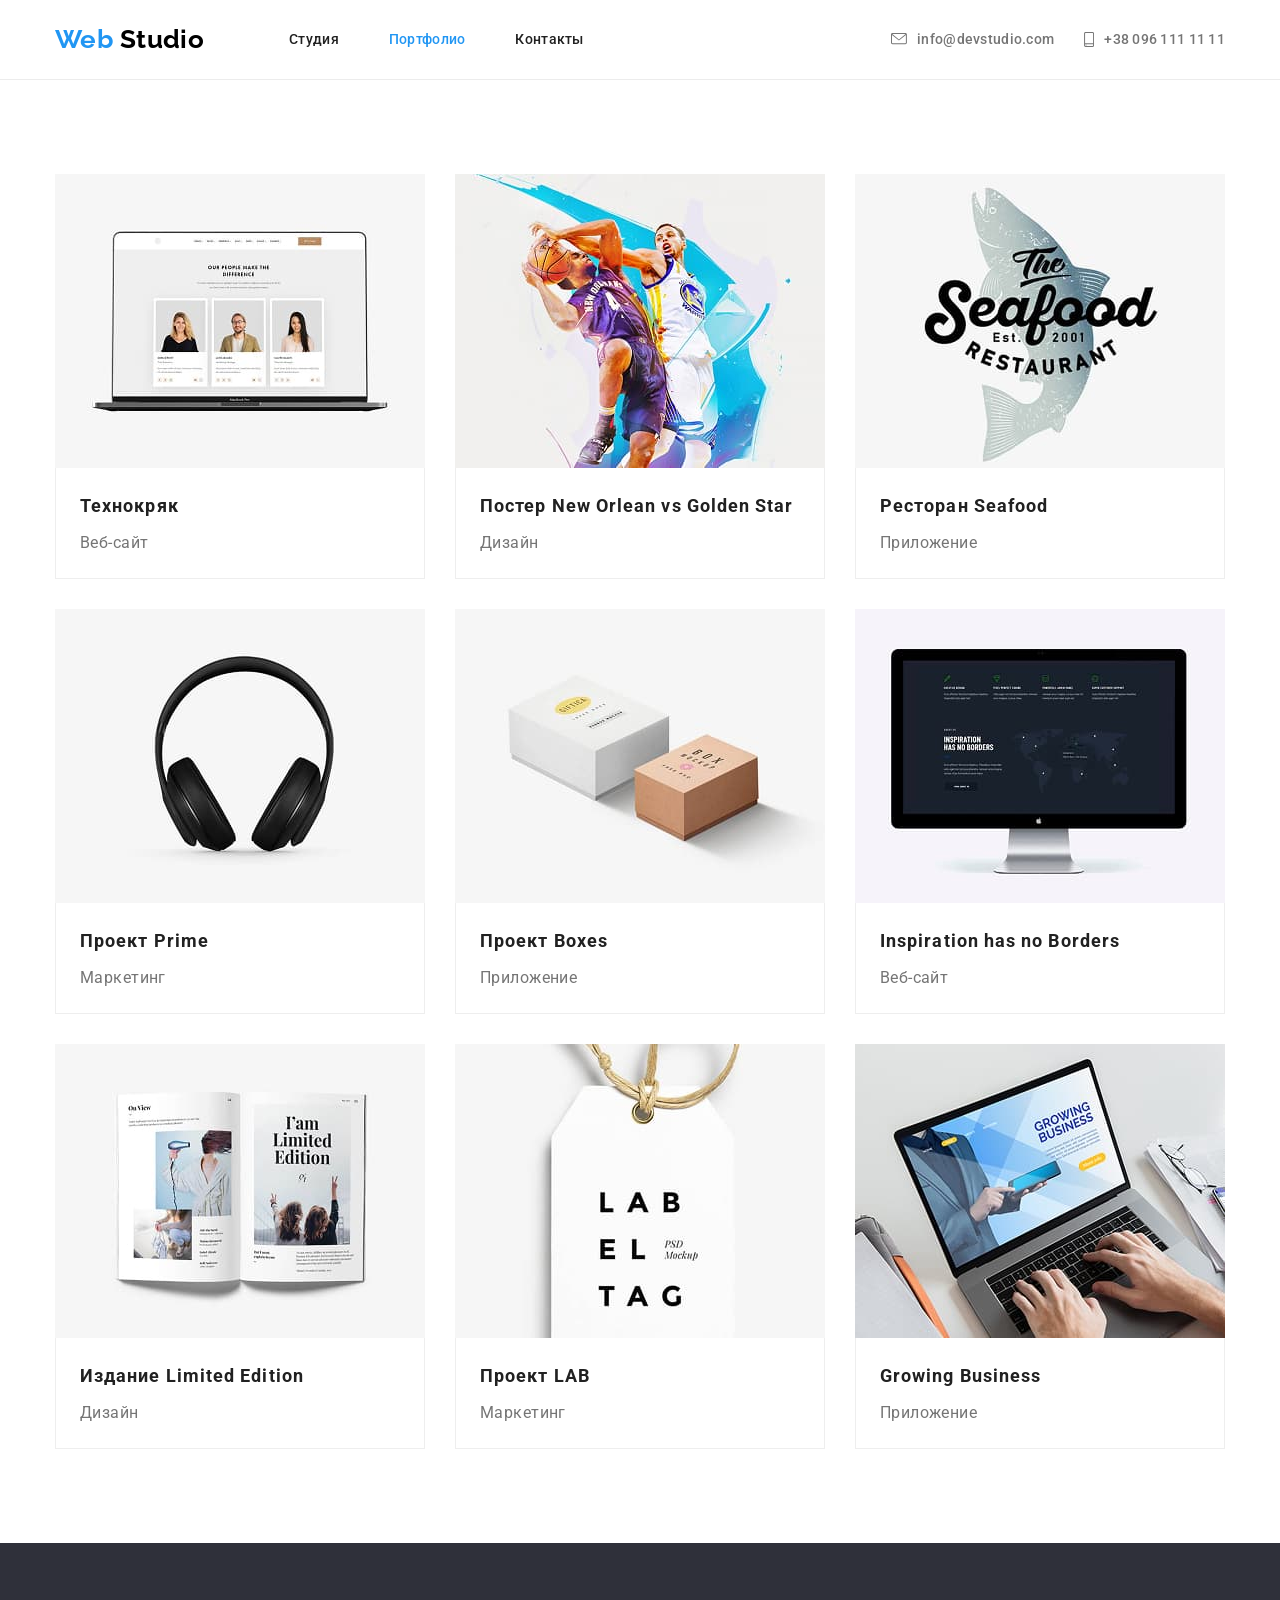
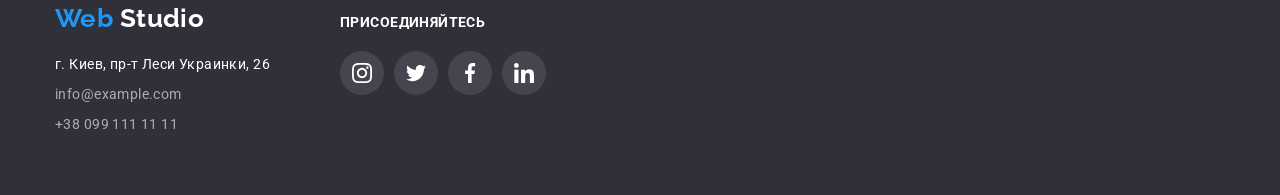
==== commit b3047f3f: "add header icons to portfolio" ====
--- a/portfolio.html
+++ b/portfolio.html
@@ -42,9 +42,15 @@
 
         <div class="contacts">
           <a class="contacts__link" href="mailto:info@devstudio.com">
+            <svg class="contacts__icon" width="16" height="12">
+              <use href="./images/icons.svg#envelope"></use>
+            </svg>
             info@devstudio.com
           </a>
           <a class="contacts__link" href="tel:+380961111111">
+            <svg class="contacts__icon" width="10" height="15">
+              <use href="./images/icons.svg#smartphone"></use>
+            </svg>
             +38 096 111 11 11
           </a>
         </div>
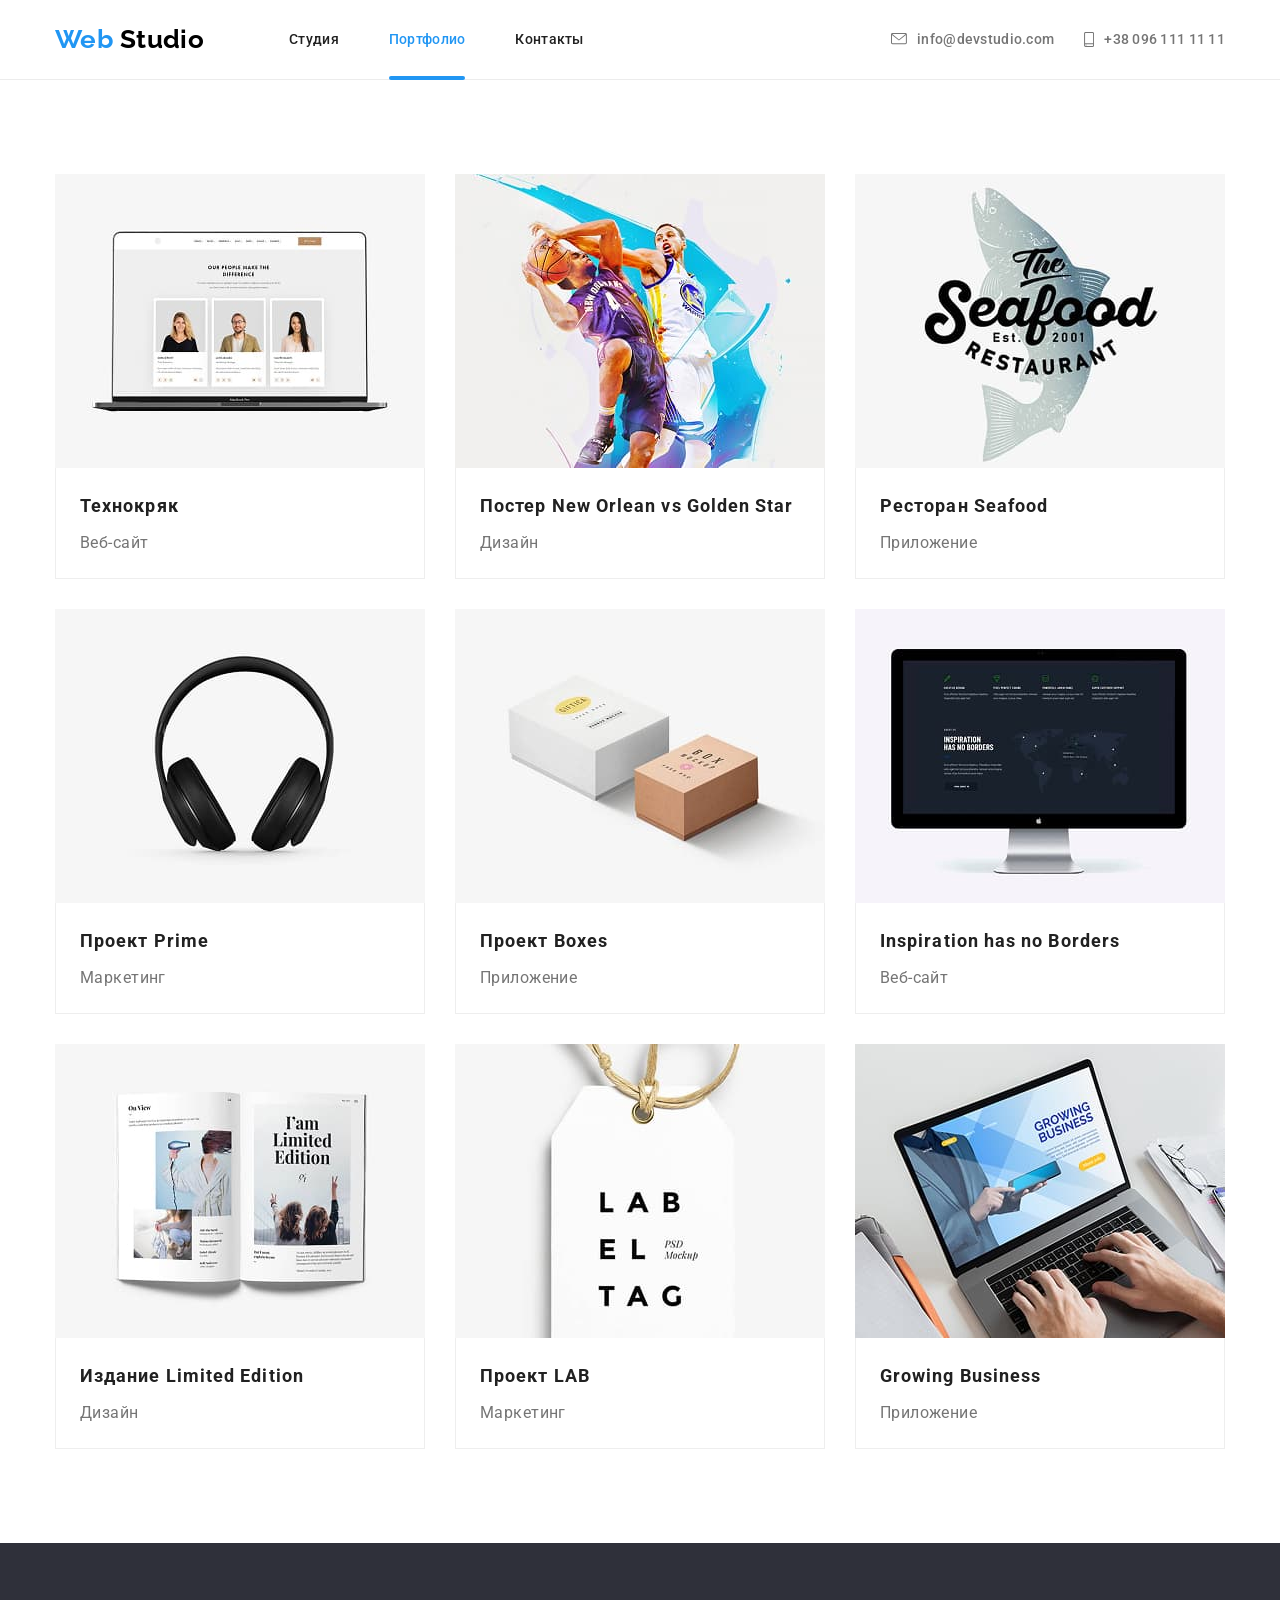
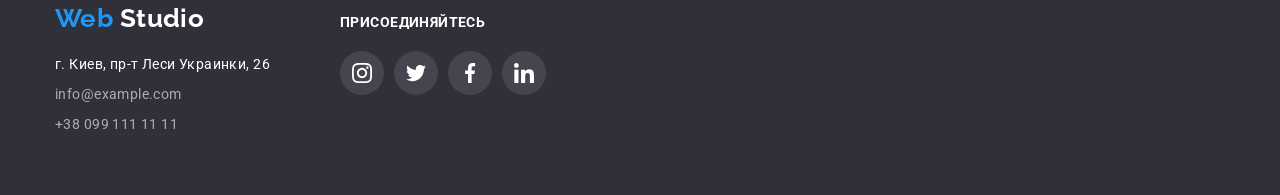
==== commit 78a3a379: "add positioned elements" ====
--- a/portfolio.html
+++ b/portfolio.html
@@ -42,13 +42,23 @@
 
         <div class="contacts">
           <a class="contacts__link" href="mailto:info@devstudio.com">
-            <svg class="contacts__icon" width="16" height="12">
+            <svg
+              class="contacts__icon"
+              width="16"
+              height="12"
+              aria-hidden="true"
+            >
               <use href="./images/icons.svg#envelope"></use>
             </svg>
             info@devstudio.com
           </a>
           <a class="contacts__link" href="tel:+380961111111">
-            <svg class="contacts__icon" width="10" height="15">
+            <svg
+              class="contacts__icon"
+              width="10"
+              height="15"
+              aria-hidden="true"
+            >
               <use href="./images/icons.svg#smartphone"></use>
             </svg>
             +38 096 111 11 11
@@ -67,29 +77,47 @@
           <ul class="works-list list">
             <li class="works-list__item">
               <article class="project-card">
-                <img
-                  src="./images/works/pic-1.jpg"
-                  alt="Сайт на экране ноутбука"
-                  width="370"
-                  height="294"
-                />
-                <div class="project-card__content">
-                  <h2 class="project-card__title"><a href="#">Технокряк</a></h2>
+                <div class="project-card__thumb">
+                  <img
+                    src="./images/works/pic-1.jpg"
+                    alt="Сайт на экране ноутбука"
+                    width="370"
+                    height="294"
+                  />
+                  <p class="project-card__descr">
+                    Технокряк это современная площадка распространения
+                    коронавируса. Компании используют эту платформу для
+                    цифрового шпионажа и атак на защищенные сервера конкурентов.
+                  </p>
+                </div>
+
+                <div class="project-card__content">
+                  <h2 class="project-card__title">
+                    <a class="project-card__link" href="#">Технокряк</a>
+                  </h2>
                   <p class="project-card__tag">Веб-сайт</p>
                 </div>
               </article>
             </li>
             <li class="works-list__item">
               <article class="project-card">
-                <img
-                  src="./images/works/pic-2.jpg"
-                  alt="Два баскетболиста с мячом"
-                  width="370"
-                  height="294"
-                />
-                <div class="project-card__content">
-                  <h2 class="project-card__title">
-                    <a href="#">
+                <div class="project-card__thumb">
+                  <img
+                    src="./images/works/pic-2.jpg"
+                    alt="Два баскетболиста с мячом"
+                    width="370"
+                    height="294"
+                  />
+                  <p class="project-card__descr">
+                    Технокряк это современная площадка распространения
+                    коронавируса. Компании используют эту платформу для
+                    цифрового шпионажа и атак на защищенные сервера конкурентов.
+                  </p>
+                </div>
+
+                <div class="project-card__content">
+                  <h2 class="project-card__title">
+                    <a class="project-card__link" href="#">
                       Постер
                       <span lang="en">
                         New Orlean <abbr title="versus">vs</abbr> Golden Star
@@ -102,15 +130,25 @@
             </li>
             <li class="works-list__item">
               <article class="project-card">
-                <img
-                  src="./images/works/pic-3.jpg"
-                  alt="Логотип ресторана"
-                  width="370"
-                  height="294"
-                />
-                <div class="project-card__content">
-                  <h2 class="project-card__title">
-                    <a href="#">Ресторан <span lang="en">Seafood</span></a>
+                <div class="project-card__thumb">
+                  <img
+                    src="./images/works/pic-3.jpg"
+                    alt="Логотип ресторана"
+                    width="370"
+                    height="294"
+                  />
+                  <p class="project-card__descr">
+                    Технокряк это современная площадка распространения
+                    коронавируса. Компании используют эту платформу для
+                    цифрового шпионажа и атак на защищенные сервера конкурентов.
+                  </p>
+                </div>
+
+                <div class="project-card__content">
+                  <h2 class="project-card__title">
+                    <a class="project-card__link" href="#">
+                      Ресторан <span lang="en">Seafood</span>
+                    </a>
                   </h2>
                   <p class="project-card__tag">Приложение</p>
                 </div>
@@ -118,15 +156,25 @@
             </li>
             <li class="works-list__item">
               <article class="project-card">
-                <img
-                  src="./images/works/pic-4.jpg"
-                  alt="Беспроводные наушники"
-                  width="370"
-                  height="294"
-                />
-                <div class="project-card__content">
-                  <h2 class="project-card__title">
-                    <a href="#">Проект <span lang="en">Prime</span></a>
+                <div class="project-card__thumb">
+                  <img
+                    src="./images/works/pic-4.jpg"
+                    alt="Беспроводные наушники"
+                    width="370"
+                    height="294"
+                  />
+                  <p class="project-card__descr">
+                    Технокряк это современная площадка распространения
+                    коронавируса. Компании используют эту платформу для
+                    цифрового шпионажа и атак на защищенные сервера конкурентов.
+                  </p>
+                </div>
+
+                <div class="project-card__content">
+                  <h2 class="project-card__title">
+                    <a class="project-card__link" href="#">
+                      Проект <span lang="en">Prime</span>
+                    </a>
                   </h2>
                   <p class="project-card__tag">Маркетинг</p>
                 </div>
@@ -134,15 +182,25 @@
             </li>
             <li class="works-list__item">
               <article class="project-card">
-                <img
-                  src="./images/works/pic-5.jpg"
-                  alt="Две коробки на белом фоне"
-                  width="370"
-                  height="294"
-                />
-                <div class="project-card__content">
-                  <h2 class="project-card__title">
-                    <a href="#">Проект <span lang="en">Boxes</span></a>
+                <div class="project-card__thumb">
+                  <img
+                    src="./images/works/pic-5.jpg"
+                    alt="Две коробки на белом фоне"
+                    width="370"
+                    height="294"
+                  />
+                  <p class="project-card__descr">
+                    Технокряк это современная площадка распространения
+                    коронавируса. Компании используют эту платформу для
+                    цифрового шпионажа и атак на защищенные сервера конкурентов.
+                  </p>
+                </div>
+
+                <div class="project-card__content">
+                  <h2 class="project-card__title">
+                    <a class="project-card__link" href="#">
+                      Проект <span lang="en">Boxes</span>
+                    </a>
                   </h2>
                   <p class="project-card__tag">Приложение</p>
                 </div>
@@ -150,15 +208,25 @@
             </li>
             <li class="works-list__item">
               <article class="project-card">
-                <img
-                  src="./images/works/pic-6.jpg"
-                  alt="Сайт на экране монитора"
-                  width="370"
-                  height="294"
-                />
-                <div class="project-card__content">
-                  <h2 class="project-card__title">
-                    <a href="#" lang="en">Inspiration has no Borders</a>
+                <div class="project-card__thumb">
+                  <img
+                    src="./images/works/pic-6.jpg"
+                    alt="Сайт на экране монитора"
+                    width="370"
+                    height="294"
+                  />
+                  <p class="project-card__descr">
+                    Технокряк это современная площадка распространения
+                    коронавируса. Компании используют эту платформу для
+                    цифрового шпионажа и атак на защищенные сервера конкурентов.
+                  </p>
+                </div>
+
+                <div class="project-card__content">
+                  <h2 class="project-card__title">
+                    <a class="project-card__link" href="#" lang="en">
+                      Inspiration has no Borders
+                    </a>
                   </h2>
                   <p class="project-card__tag">Веб-сайт</p>
                 </div>
@@ -166,15 +234,23 @@
             </li>
             <li class="works-list__item">
               <article class="project-card">
-                <img
-                  src="./images/works/pic-7.jpg"
-                  alt="Открытый глянцевый журнал"
-                  width="370"
-                  height="294"
-                />
-                <div class="project-card__content">
-                  <h2 class="project-card__title">
-                    <a href="#">
+                <div class="project-card__thumb">
+                  <img
+                    src="./images/works/pic-7.jpg"
+                    alt="Открытый глянцевый журнал"
+                    width="370"
+                    height="294"
+                  />
+                  <p class="project-card__descr">
+                    Технокряк это современная площадка распространения
+                    коронавируса. Компании используют эту платформу для
+                    цифрового шпионажа и атак на защищенные сервера конкурентов.
+                  </p>
+                </div>
+
+                <div class="project-card__content">
+                  <h2 class="project-card__title">
+                    <a class="project-card__link" href="#">
                       Издание <span lang="en">Limited Edition</span>
                     </a>
                   </h2>
@@ -184,15 +260,23 @@
             </li>
             <li class="works-list__item">
               <article class="project-card">
-                <img
-                  src="./images/works/pic-8.jpg"
-                  alt="Бирка с названием компании"
-                  width="370"
-                  height="294"
-                />
-                <div class="project-card__content">
-                  <h2 class="project-card__title">
-                    <a href="#">
+                <div class="project-card__thumb">
+                  <img
+                    src="./images/works/pic-8.jpg"
+                    alt="Бирка с названием компании"
+                    width="370"
+                    height="294"
+                  />
+                  <p class="project-card__descr">
+                    Технокряк это современная площадка распространения
+                    коронавируса. Компании используют эту платформу для
+                    цифрового шпионажа и атак на защищенные сервера конкурентов.
+                  </p>
+                </div>
+
+                <div class="project-card__content">
+                  <h2 class="project-card__title">
+                    <a class="project-card__link" href="#">
                       Проект <abbr title="Laboratory" lang="en">LAB</abbr>
                     </a>
                   </h2>
@@ -202,15 +286,25 @@
             </li>
             <li class="works-list__item">
               <article class="project-card">
-                <img
-                  src="./images/works/pic-9.jpg"
-                  alt="Человек работает на ноутбуке"
-                  width="370"
-                  height="294"
-                />
-                <div class="project-card__content">
-                  <h2 class="project-card__title">
-                    <a href="#" lang="en">Growing Business</a>
+                <div class="project-card__thumb">
+                  <img
+                    src="./images/works/pic-9.jpg"
+                    alt="Человек работает на ноутбуке"
+                    width="370"
+                    height="294"
+                  />
+                  <p class="project-card__descr">
+                    Технокряк это современная площадка распространения
+                    коронавируса. Компании используют эту платформу для
+                    цифрового шпионажа и атак на защищенные сервера конкурентов.
+                  </p>
+                </div>
+
+                <div class="project-card__content">
+                  <h2 class="project-card__title">
+                    <a class="project-card__link" href="#" lang="en">
+                      Growing Business
+                    </a>
                   </h2>
                   <p class="project-card__tag">Приложение</p>
                 </div>
@@ -259,7 +353,7 @@
                 rel="noopener noreferrer"
                 aria-label="Instagram"
               >
-                <svg class="social-networks__icon">
+                <svg class="social-networks__icon" aria-hidden="true">
                   <use href="./images/icons.svg#instagram"></use>
                 </svg>
               </a>
@@ -272,7 +366,7 @@
                 rel="noopener noreferrer"
                 aria-label="Twitter"
               >
-                <svg class="social-networks__icon">
+                <svg class="social-networks__icon" aria-hidden="true">
                   <use href="./images/icons.svg#twitter"></use>
                 </svg>
               </a>
@@ -285,7 +379,7 @@
                 rel="noopener noreferrer"
                 aria-label="Facebook"
               >
-                <svg class="social-networks__icon">
+                <svg class="social-networks__icon" aria-hidden="true">
                   <use href="./images/icons.svg#facebook"></use>
                 </svg>
               </a>
@@ -298,7 +392,7 @@
                 rel="noopener noreferrer"
                 aria-label="LinkedIn"
               >
-                <svg class="social-networks__icon">
+                <svg class="social-networks__icon" aria-hidden="true">
                   <use href="./images/icons.svg#linkedin"></use>
                 </svg>
               </a>
--- a/css/styles.css
+++ b/css/styles.css
@@ -50,12 +50,17 @@
   --primary-text-color: #757575;
   --title-text-color: #212121;
   --accent-color: #2196f3;
+  --accent-color-90: rgba(33, 150, 243, 0.9);
   --button-hover-bg-color: #188ce8;
   --primary-white-color: #ffffff;
   --secondary-bg-color: #f5f4fa;
   --dark-bg-color: #2f303a;
+  --overlay-color: rgba(47, 48, 58, 0.8);
   --icon-link-color: #afb1b8;
 
+  --shadow:
+    0 1px 3px rgba(0, 0, 0, 0.12), 0 1px 1px rgba(0, 0, 0, 0.14),
+    0 2px 1px rgba(0, 0, 0, 0.2);
   --item-margin: 30px;
   --radius: 4px;
 }
@@ -138,11 +143,12 @@
 
 .button {
   min-width: 200px;
-  padding: 10px 28px;
+  min-height: 50px;
+  padding: 15px 28px;
 
   font-weight: 700;
   font-size: 16px;
-  line-height: 1.88;
+  line-height: 1.14;
   letter-spacing: 0.06em;
   color: var(--primary-white-color);
 
@@ -231,9 +237,23 @@
 }
 
 .site-nav__link {
+  position: relative;
   display: block;
   padding: 32px 0 31px;
   color: var(--title-text-color);
+}
+
+.site-nav__link--active::after {
+  position: absolute;
+  bottom: -1px;
+  left: 0;
+
+  content: '';
+  width: 100%;
+  height: 4px;
+
+  background-color: var(--accent-color);
+  border-radius: 2px;
 }
 
 .contacts {
@@ -276,7 +296,7 @@
 
   background-color: var(--dark-bg-color);
   background-image:
-    linear-gradient(rgba(47, 48, 58, 0.8), rgba(47, 48, 58, 0.8)),
+    linear-gradient(var(--overlay-color), var(--overlay-color)),
     url('../images/hero-bg.jpg');
   background-repeat: no-repeat;
   background-position: center;
@@ -382,7 +402,27 @@
 }
 
 .gallery-list__item {
+  position: relative;
   flex-basis: calc((100% - 2 * var(--item-margin)) / 3);
+}
+
+.gallery-list__label {
+  position: absolute;
+  bottom: 0;
+  left: 0;
+
+  width: 100%;
+  min-height: 70px;
+  padding: 27px 24px;
+
+  font-size: 14px;
+  font-weight: 700;
+  line-height: 1.14;
+  color: var(--primary-white-color);
+  text-transform: uppercase;
+  text-align: center;
+
+  background-color: var(--overlay-color);
 }
 
 /* Team */
@@ -395,10 +435,7 @@
   flex-basis: calc((100% - 3 * var(--item-margin)) / 4);
 
   background-color: var(--primary-white-color);
-  box-shadow:
-    0 1px 3px rgba(0, 0, 0, 0.12),
-    0 1px 1px rgba(0, 0, 0, 0.14),
-    0 2px 1px rgba(0, 0, 0, 0.2);
+  box-shadow: var(--shadow);
   border-bottom-left-radius: var(--radius);
   border-bottom-right-radius: var(--radius);
   overflow: hidden;
@@ -522,6 +559,66 @@
   text-transform: uppercase;
 }
 
+/* Modal */
+
+.backdrop {
+  position: fixed;
+  top: 0;
+  left: 0;
+  bottom: 0;
+  right: 0;
+
+  background-color: rgba(0, 0, 0, 0.2);
+}
+
+.backdrop--hidden {
+  visibility: hidden;
+  opacity: 0;
+  pointer-events: none;
+}
+
+.modal {
+  position: absolute;
+  top: 50%;
+  left: 50%;
+  transform: translate(-50%, -50%);
+
+  width: 528px;
+  min-height: 581px;
+
+  background-color: var(--primary-white-color);
+  box-shadow: var(--shadow);
+  border-radius: var(--radius);
+}
+
+.modal__close-btn {
+  position: absolute;
+  top: 8px;
+  right: 8px;
+
+  display: flex;
+  justify-content: center;
+  align-items: center;
+  width: 30px;
+  height: 30px;
+  padding: 0;
+
+  color: #000000;
+  background-color: transparent;
+  border: 1px solid rgba(0, 0, 0, 0.1);
+  border-radius: 50%;
+  cursor: pointer;
+}
+
+.modal__close-btn:hover,
+.modal__close-btn:focus {
+  color: var(--accent-color);
+}
+
+.modal__close-icon {
+  fill: currentColor;
+}
+
 /* Works */
 
 .works-list {
@@ -536,6 +633,40 @@
 }
 
 /* Project card */
+
+.project-card {
+  position: relative;
+}
+
+.project-card:has(:hover, :focus) {
+  box-shadow:
+    0 1px 1px rgba(0, 0, 0, 0.12),
+    0 4px 4px rgba(0, 0, 0, 0.06),
+    1px 4px 6px rgba(0, 0, 0, 0.16);
+}
+
+.project-card__thumb {
+  position: relative;
+}
+
+.project-card__descr {
+  position: absolute;
+  top: 0;
+  left: 0;
+  height: 100%;
+  padding: 63px 24px;
+
+  font-size: 18px;
+  line-height: 1.56;
+  color: var(--primary-white-color);
+
+  background-color: var(--accent-color-90);
+  opacity: 0;
+}
+
+.project-card:has(:hover, :focus) .project-card__descr {
+  opacity: 1;
+}
 
 .project-card__content {
   padding: 20px 24px;
@@ -552,6 +683,16 @@
   color: var(--title-text-color);
 }
 
+.project-card__link::after {
+  position: absolute;
+  top: 0;
+  left: 0;
+
+  content: '';
+  width: 100%;
+  height: 100%;
+}
+
 .project-card__tag {
   font-size: 16px;
   line-height: 1.88;
